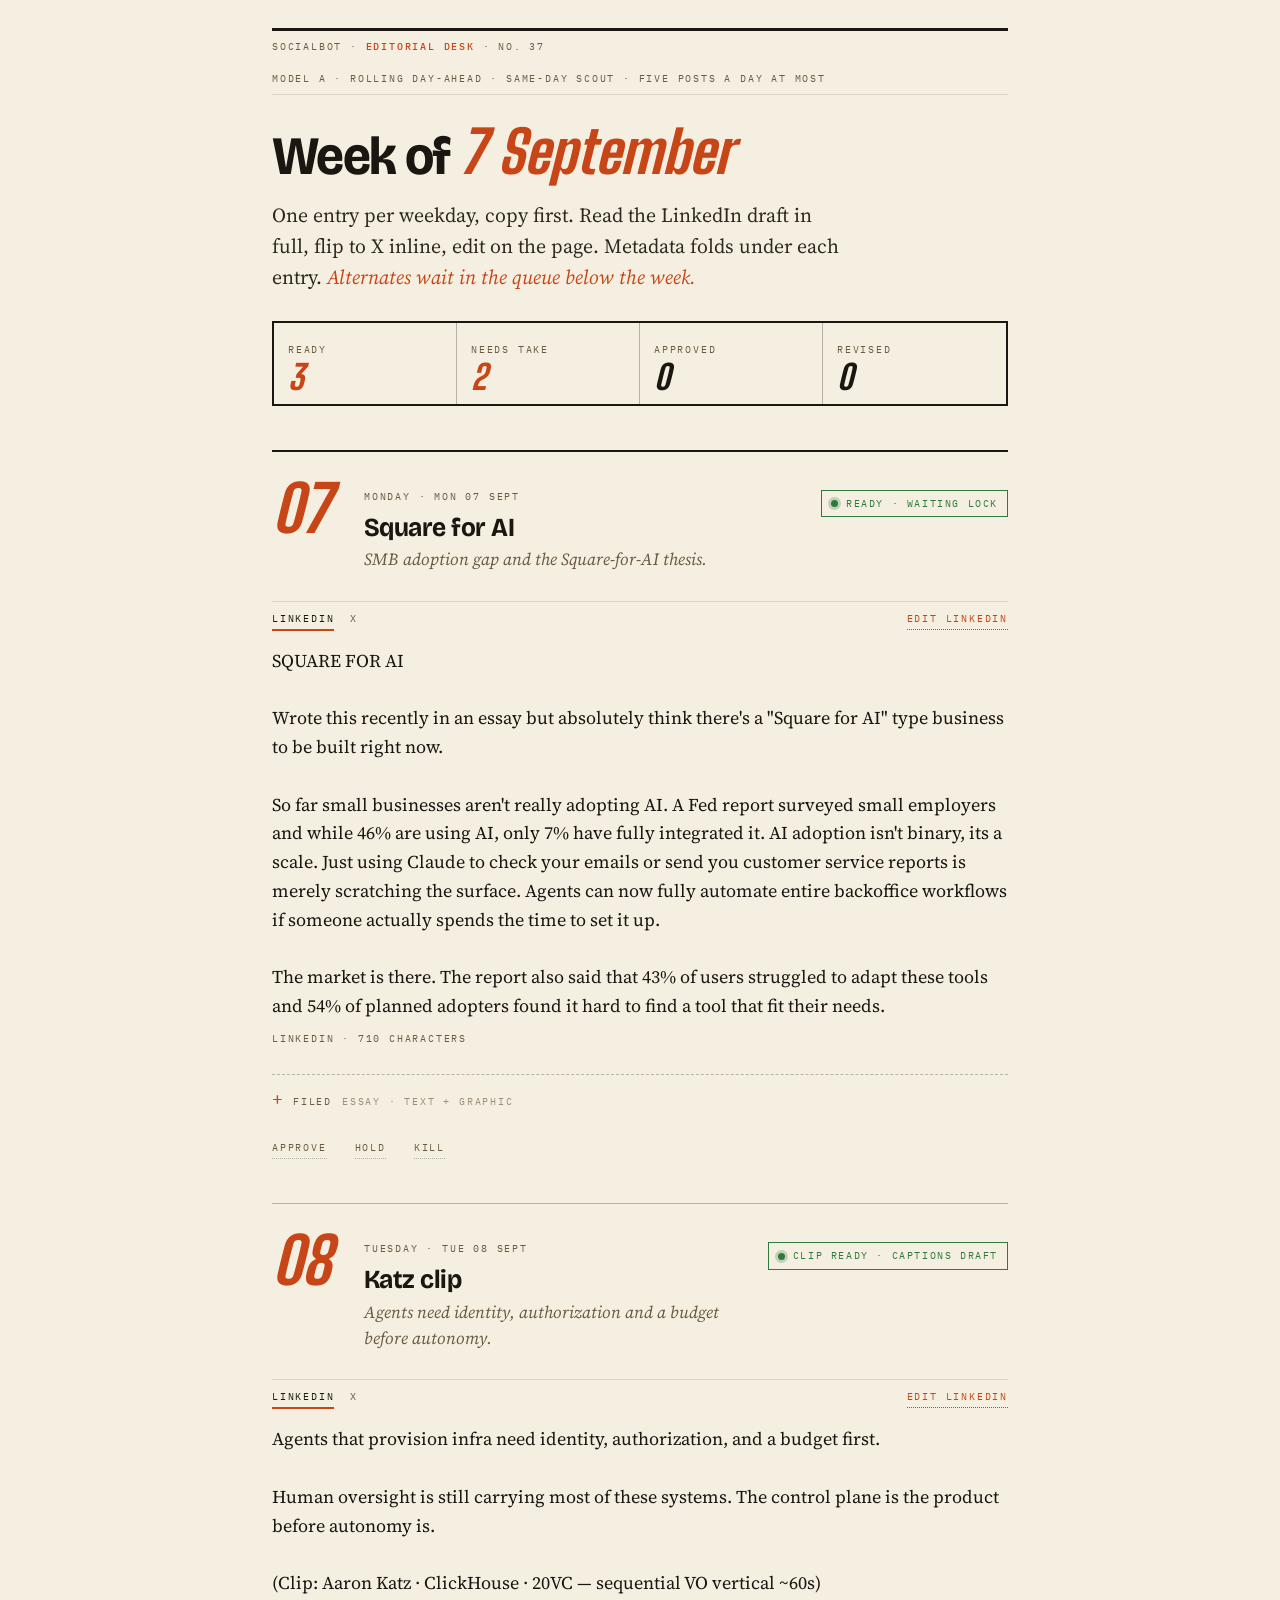
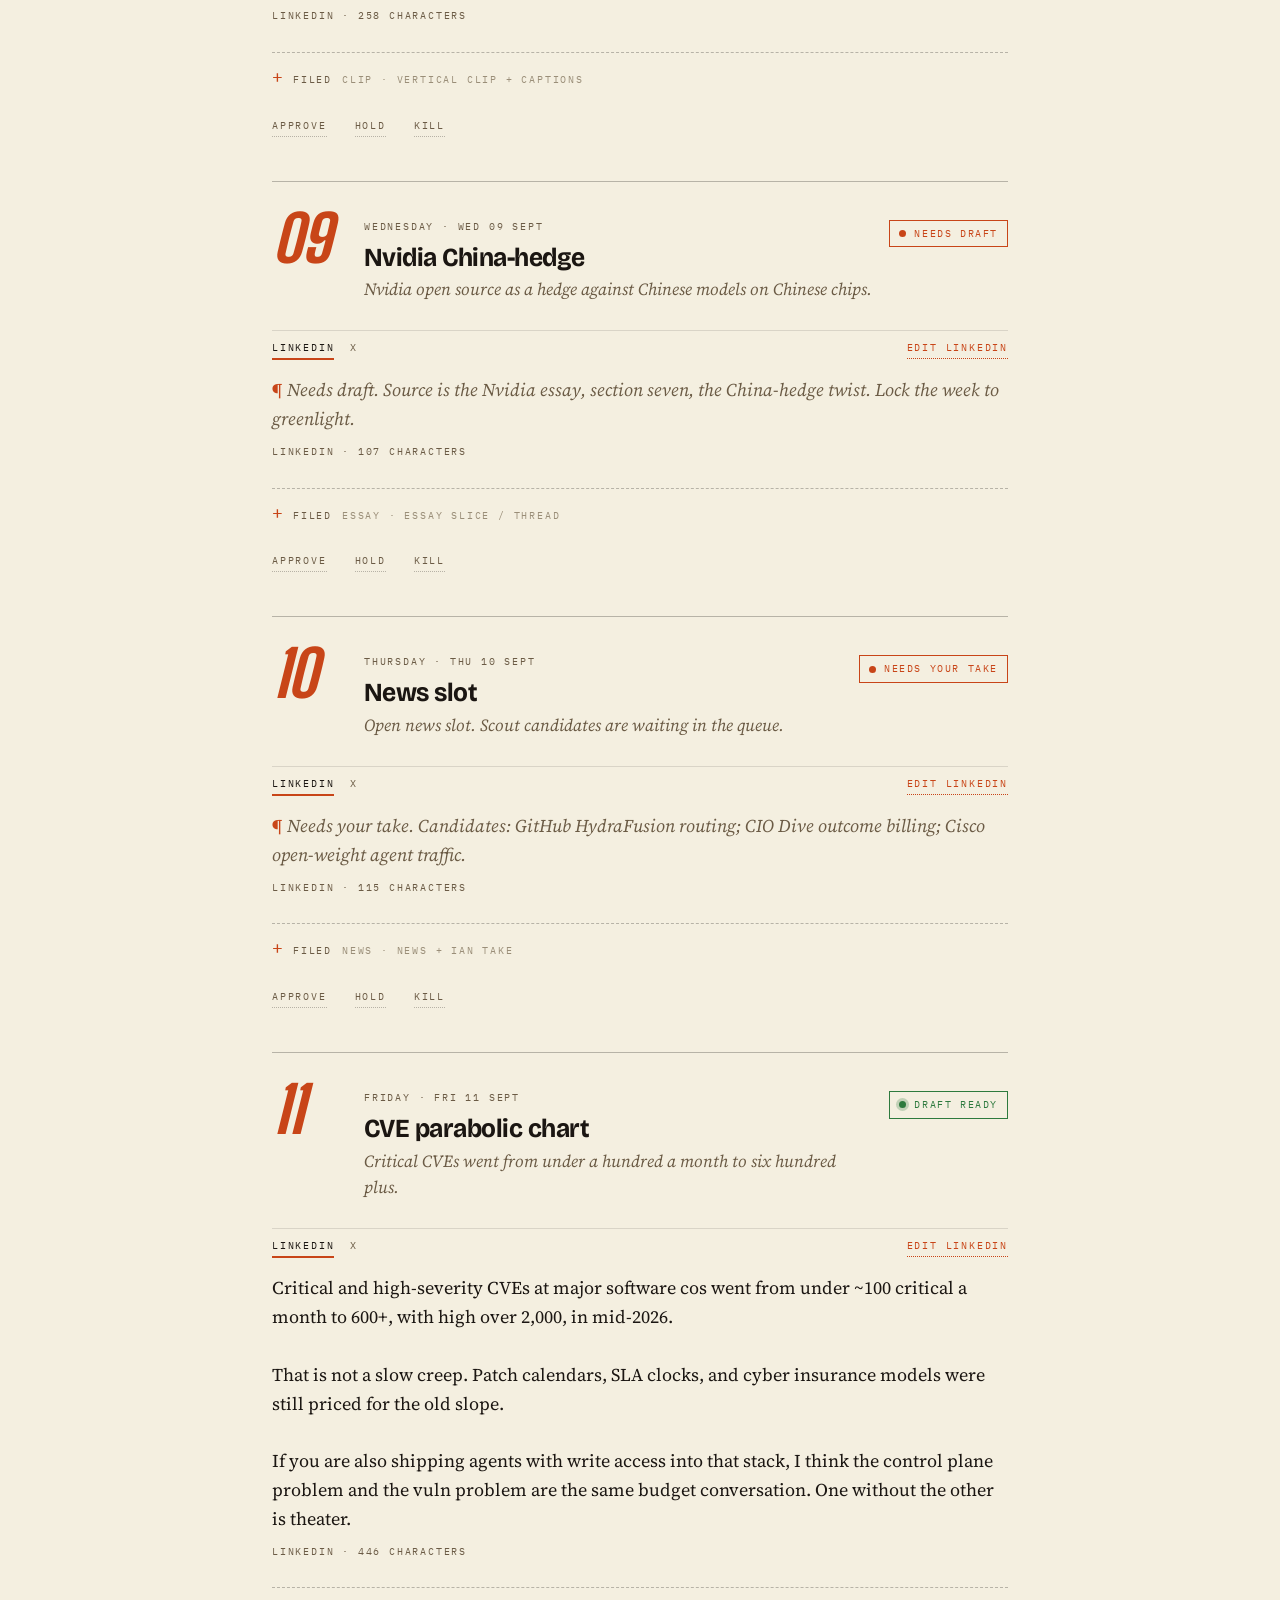
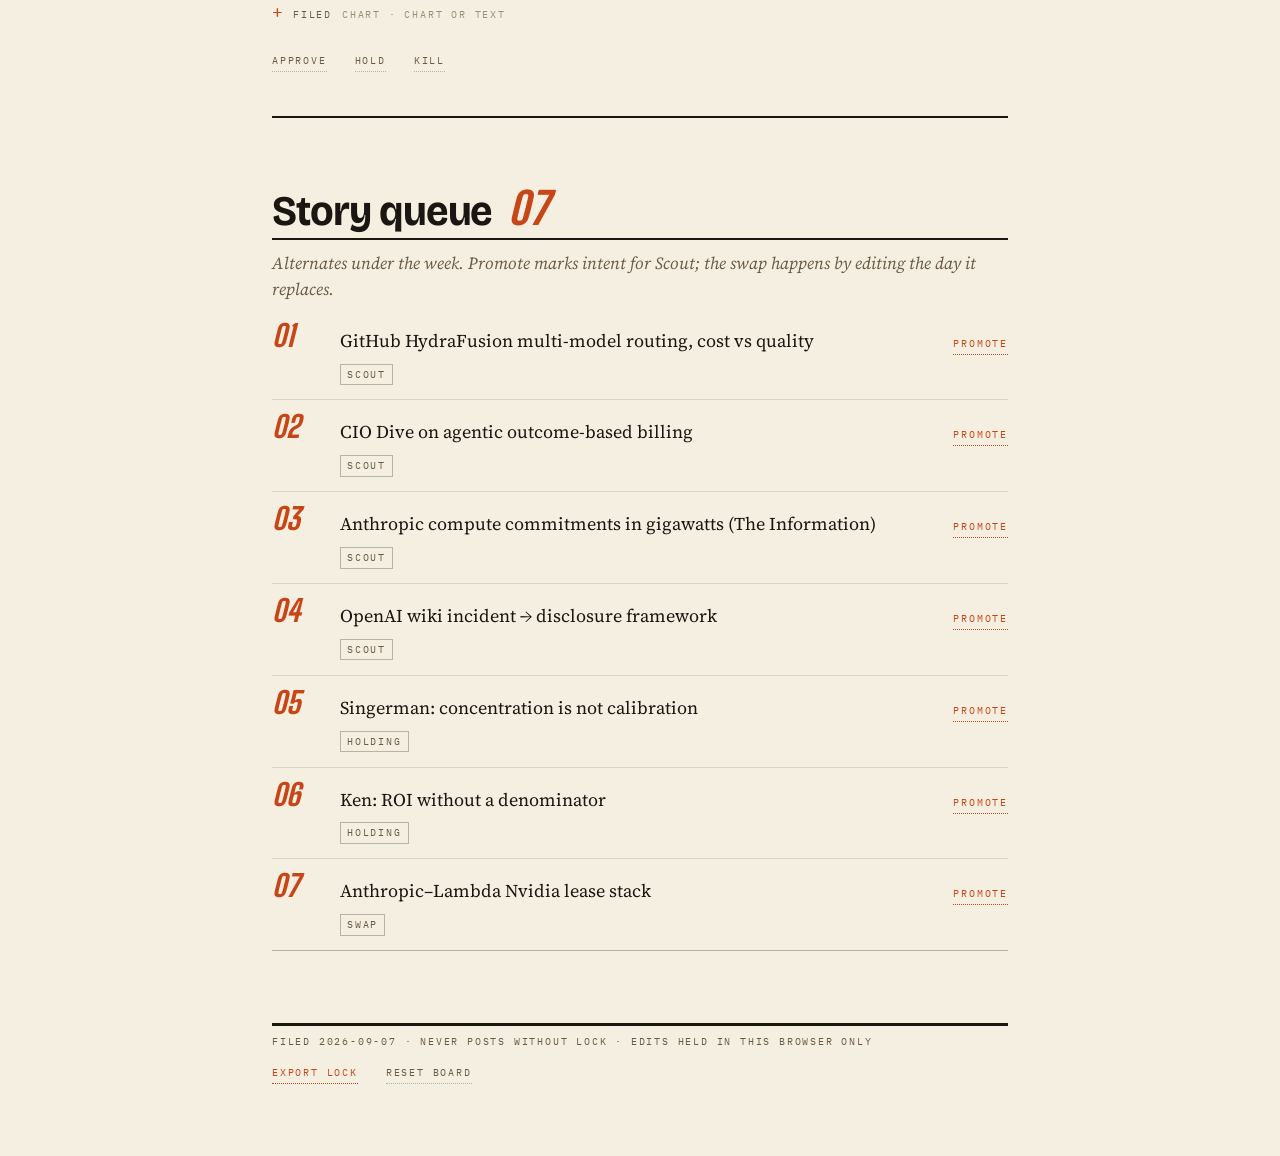
==== v4/index.html @ 1a3b5042 "Add SocialBot board v4 (Claude broadsheet)" ====
<!doctype html>
<html lang="en">
<head>
<meta charset="utf-8" />
<meta name="viewport" content="width=device-width, initial-scale=1" />
<title>SocialBot · Week of 7 September 2026</title>
<link rel="preconnect" href="https://fonts.googleapis.com" />
<link rel="preconnect" href="https://fonts.gstatic.com" crossorigin />
<link href="https://fonts.googleapis.com/css2?family=Big+Shoulders+Display:wght@700;800;900&family=Bricolage+Grotesque:opsz,wdth,wght@12..96,75..100,400..800&family=IBM+Plex+Mono:wght@400;500&family=Source+Serif+4:ital,opsz,wght@0,8..60,400;0,8..60,600;1,8..60,400&display=swap" rel="stylesheet" />
<style>
/* Hallmark · macrostructure: Long Document (ledger column) · tone: editorial / print program
 * theme: studied-DNA (source: iankar-visual-identity) · paper #F4EFE0 · accent rust #C84518
 * nav: none (single surface) · footer: Ft4 microframe · enrichment: none (typography only)
 * pre-emit critique: P5 H5 E4 S5 R5 V4
 */
:root{
  --paper:#F4EFE0; --paper-2:#ECE5D2; --paper-3:#E2D9C1;
  --ink:#1B1612; --ink-2:#2E2820; --quiet:#6B5B45; --muted:#9A8E78;
  --rule:rgba(27,22,18,.12); --rule-2:rgba(27,22,18,.28);
  --accent:#C84518; --accent-warm:#E36138; --live:#2E7A3E;
  --live-halo:rgba(46,122,62,.25); --accent-faint:rgba(200,69,24,.08);
  --font-display:"Bricolage Grotesque",system-ui,sans-serif;
  --font-livery:"Big Shoulders Display","Bricolage Grotesque",sans-serif;
  --font-body:"Source Serif 4",Georgia,"Iowan Old Style",serif;
  --font-mono:"Departure Mono","IBM Plex Mono",ui-monospace,Menlo,monospace;
  --space-xs:4px; --space-sm:8px; --space-md:16px; --space-lg:28px; --space-xl:44px; --space-2xl:72px;
  --text-xs:10px; --text-sm:11.5px; --text-base:18px; --text-lg:20px; --text-xl:26px; --text-2xl:42px;
  --measure:780px;
  --ease-out:cubic-bezier(.2,.7,.2,1); --dur:140ms;
}
*{box-sizing:border-box}
html,body{overflow-x:clip}
html{background:var(--paper)}
body{
  margin:0; color:var(--ink); background:var(--paper);
  font-family:var(--font-body); font-size:var(--text-base); line-height:1.55;
  font-variation-settings:"opsz" 18;
  -webkit-font-smoothing:antialiased;
}
.wrap{max-width:var(--measure); margin:0 auto; padding:var(--space-lg) 22px var(--space-2xl)}

/* ---------- mono register ---------- */
.mono{font-family:var(--font-mono); font-size:var(--text-xs); letter-spacing:.18em; text-transform:uppercase; color:var(--quiet)}
.livery{font-family:var(--font-livery); font-style:italic; font-weight:800; color:var(--accent); line-height:.85; letter-spacing:-.01em}

/* ---------- masthead ---------- */
.masthead{border-top:3px solid var(--ink); padding-top:var(--space-sm)}
.mast-row{display:flex; justify-content:space-between; gap:var(--space-md); flex-wrap:wrap; padding-bottom:var(--space-sm); border-bottom:1px solid var(--rule)}
.mast-row .mono b{color:var(--accent); font-weight:500}
h1{
  font-family:var(--font-display); font-variation-settings:"wdth" 95,"opsz" 72; font-weight:700;
  font-size:clamp(34px,6vw,54px); line-height:.98; letter-spacing:-.03em; margin:var(--space-lg) 0 var(--space-md);
  overflow-wrap:anywhere; min-width:0;
}
h1 em{font-family:var(--font-livery); font-style:italic; font-weight:800; color:var(--accent); letter-spacing:0; font-size:1.08em}
.dek{font-size:var(--text-lg); font-variation-settings:"opsz" 24; color:var(--ink-2); max-width:58ch; margin:0 0 var(--space-lg)}
.dek i{color:var(--accent)}

/* almanac strip: real counts, computed */
.almanac{
  display:grid; grid-template-columns:repeat(4,minmax(0,1fr)); border:2px solid var(--ink);
  margin-bottom:var(--space-xl);
}
.almanac > div{padding:10px 14px 12px; border-right:1px solid var(--rule-2)}
.almanac > div:last-child{border-right:0}
.almanac .val{display:block; font-size:34px; margin-top:2px}
.almanac .val.ink{color:var(--ink)}

/* ---------- ledger of days ---------- */
.ledger{border-top:2px solid var(--ink)}
.entry{padding:var(--space-lg) 0 var(--space-xl); border-bottom:1px solid var(--rule-2); position:relative}
.entry:last-child{border-bottom:2px solid var(--ink)}
.entry.killed .subject, .entry.killed .blurb{color:var(--muted)}
.entry.killed .subject{text-decoration:line-through; text-decoration-color:var(--accent); text-decoration-thickness:2px}
.entry.killed .draft, .entry.killed .channel-bar, .entry.killed details{display:none}

.entry-head{display:grid; grid-template-columns:auto minmax(0,1fr) auto; gap:var(--space-md); align-items:start}
.numeral{font-size:64px; padding-top:2px; min-width:76px}
.entry-head .when{padding-top:8px}
.subject{
  font-family:var(--font-display); font-variation-settings:"wdth" 96,"opsz" 40; font-weight:700;
  font-size:var(--text-xl); line-height:1.1; letter-spacing:-.02em; margin:6px 0 4px; overflow-wrap:anywhere; min-width:0;
}
.blurb{font-style:italic; color:var(--quiet); margin:0; font-size:17px; max-width:60ch}

/* status plate */
.plate{
  font-family:var(--font-mono); font-size:var(--text-xs); letter-spacing:.16em; text-transform:uppercase;
  border:1px solid var(--rule-2); padding:5px 9px; white-space:nowrap; color:var(--quiet); margin-top:10px;
  display:inline-flex; align-items:center; gap:8px;
}
.plate .dot{width:7px; height:7px; border-radius:50%; background:var(--muted)}
.plate.ready .dot{background:var(--live); box-shadow:0 0 0 3px var(--live-halo)}
.plate.ready{color:var(--live); border-color:var(--live)}
.plate.needs{color:var(--accent); border-color:var(--accent)}
.plate.needs .dot{background:var(--accent)}
.plate.killed{color:var(--muted); border-style:dashed}

/* channel bar: mono tabs + edit affordance */
.channel-bar{
  display:flex; align-items:baseline; gap:var(--space-md); margin:var(--space-lg) 0 var(--space-md);
  border-top:1px solid var(--rule); padding-top:10px;
}
.tab{
  font-family:var(--font-mono); font-size:var(--text-xs); letter-spacing:.18em; text-transform:uppercase;
  background:none; border:0; padding:0 0 4px; color:var(--quiet); cursor:pointer; border-bottom:2px solid transparent;
  transition:color var(--dur) var(--ease-out);
}
.tab[aria-selected="true"]{color:var(--ink); border-bottom-color:var(--accent)}
.tab:hover{color:var(--ink)}
.channel-bar .spacer{flex:1}
.ghost{
  font-family:var(--font-mono); font-size:var(--text-xs); letter-spacing:.18em; text-transform:uppercase;
  background:none; border:0; padding:0 0 4px; cursor:pointer; color:var(--accent);
  border-bottom:1px dotted var(--accent);
}
.ghost:hover{color:var(--ink); border-bottom-color:var(--ink)}
.ghost.quiet{color:var(--quiet); border-bottom-color:var(--rule-2)}
.ghost:disabled{color:var(--muted); border-bottom-color:transparent; cursor:default}

/* the draft, in flow — never a box, never a scroller */
.draft{
  white-space:pre-wrap; font-family:var(--font-body); font-size:var(--text-base); line-height:1.6;
  margin:0; color:var(--ink); overflow:visible; max-height:none; overflow-wrap:anywhere;
}
.draft.placeholder{color:var(--quiet); font-style:italic}
.draft.placeholder::before{content:"¶ "; color:var(--accent); font-style:normal}
textarea.draft{
  display:block; width:100%; border:0; border-left:3px solid var(--accent); padding:0 0 0 14px; margin-left:-17px;
  background:transparent; resize:none; overflow:hidden; outline:none; color:var(--ink);
}
textarea.draft:focus-visible{outline:2px solid var(--accent); outline-offset:6px}
.draft-foot{display:flex; gap:var(--space-md); flex-wrap:wrap; margin-top:10px}
.draft-foot .over{color:var(--accent)}
.editing-actions{display:flex; gap:var(--space-md); margin-top:var(--space-md)}

/* metadata, collapsed */
details.meta{margin-top:var(--space-lg); border-top:1px dashed var(--rule-2); padding-top:10px}
details.meta summary{list-style:none; cursor:pointer; display:flex; gap:10px; align-items:baseline}
details.meta summary::-webkit-details-marker{display:none}
details.meta summary::before{content:"+"; color:var(--accent); font-family:var(--font-mono)}
details.meta[open] summary::before{content:"–"}
.meta-grid{display:grid; grid-template-columns:110px minmax(0,1fr); gap:6px 14px; margin-top:12px; font-size:15px; color:var(--ink-2)}
.meta-grid .mono{padding-top:4px}

/* decisions */
.decide{display:flex; gap:var(--space-lg); margin-top:var(--space-lg); flex-wrap:wrap}
.decide .ghost.on{color:var(--ink); border-bottom:2px solid var(--ink)}
.decide .ghost.on.kill{color:var(--accent); border-bottom-color:var(--accent)}
.decide .ghost.on.approve{color:var(--live); border-bottom-color:var(--live)}

/* ---------- story queue ---------- */
.queue{margin-top:var(--space-2xl)}
.queue-head{display:flex; align-items:baseline; gap:var(--space-md); border-bottom:2px solid var(--ink); padding-bottom:6px}
.queue-head h2{font-family:var(--font-display); font-variation-settings:"wdth" 95,"opsz" 40; font-weight:700; font-size:var(--text-2xl); letter-spacing:-.025em; margin:0; line-height:1}
.queue-head .count{font-size:44px}
.queue-dek{color:var(--quiet); font-style:italic; margin:10px 0 6px; font-size:17px}
.qrow{display:grid; grid-template-columns:52px minmax(0,1fr) auto; gap:var(--space-md); align-items:baseline; padding:14px 0; border-bottom:1px solid var(--rule)}
.qrow:last-child{border-bottom:1px solid var(--rule-2)}
.qrow .rank{font-size:30px}
.qrow .title{font-size:var(--text-base); margin:0 0 3px}
.qrow.promoted .title::after{content:" · promoted"; font-family:var(--font-mono); font-size:var(--text-xs); letter-spacing:.16em; text-transform:uppercase; color:var(--live)}
.qrow .kind{display:inline-block; border:1px solid var(--rule-2); padding:2px 6px; margin-top:2px}

/* ---------- foot microframe ---------- */
.foot{margin-top:var(--space-2xl); border-top:3px solid var(--ink); padding-top:var(--space-sm); display:flex; justify-content:space-between; gap:var(--space-md); flex-wrap:wrap}
.foot .actions{display:flex; gap:var(--space-lg)}

:focus-visible{outline:2px solid var(--accent); outline-offset:3px}
@media (prefers-reduced-motion:reduce){*{transition:none!important}}
@media (max-width:640px){
  .almanac{grid-template-columns:repeat(2,minmax(0,1fr))}
  .almanac > div:nth-child(2){border-right:0}
  .almanac > div:nth-child(-n+2){border-bottom:1px solid var(--rule-2)}
  .entry-head{grid-template-columns:auto minmax(0,1fr)}
  .entry-head .plate{grid-column:2}
  .numeral{font-size:48px; min-width:58px}
  .mast-row{flex-direction:column; gap:4px}
  .meta-grid{grid-template-columns:1fr}
}
</style>
</head>
<body>
<div class="wrap">

  <header class="masthead">
    <div class="mast-row">
      <span class="mono">SocialBot · <b>Editorial desk</b> · No. 37</span>
      <span class="mono">Model A · rolling day-ahead · same-day Scout · five posts a day at most</span>
    </div>
    <h1>Week of <em>7 September</em></h1>
    <p class="dek">One entry per weekday, copy first. Read the LinkedIn draft in full, flip to X inline, edit on the page. Metadata folds under each entry. <i>Alternates wait in the queue below the week.</i></p>
    <div class="almanac" id="almanac"></div>
  </header>

  <section class="ledger" id="ledger" aria-label="Week of 7 September, one entry per day"></section>

  <section class="queue" aria-label="Story queue">
    <div class="queue-head">
      <h2>Story queue</h2>
      <span class="livery count" id="queueCount"></span>
    </div>
    <p class="queue-dek">Alternates under the week. Promote marks intent for Scout; the swap happens by editing the day it replaces.</p>
    <div id="queue"></div>
  </section>

  <footer class="foot">
    <span class="mono">Filed 2026-09-07 · never posts without lock · edits held in this browser only</span>
    <span class="actions">
      <button class="ghost" id="export" type="button">Export lock</button>
      <button class="ghost quiet" id="reset" type="button">Reset board</button>
    </span>
  </footer>
</div>

<script>
const KEY = "socialbot-board-v4-2026-09-07";

const DATA = {
  weekOf: "2026-09-07",
  days: [
    { id:"mon", date:"2026-09-07", dow:"Monday", short:"Mon", num:"07", subject:"Square for AI",
      blurb:"SMB adoption gap and the Square-for-AI thesis.", status:"ready", statusLabel:"Ready · waiting lock",
      format:"Text + graphic", source:"Ian 9/1 rewrite + Fed adoption graphic", type:"Essay", graphic:"Fed adoption",
      linkedin:`SQUARE FOR AI

Wrote this recently in an essay but absolutely think there's a "Square for AI" type business to be built right now.

So far small businesses aren't really adopting AI. A Fed report surveyed small employers and while 46% are using AI, only 7% have fully integrated it. AI adoption isn't binary, its a scale. Just using Claude to check your emails or send you customer service reports is merely scratching the surface. Agents can now fully automate entire backoffice workflows if someone actually spends the time to set it up.

The market is there. The report also said that 43% of users struggled to adapt these tools and 54% of planned adopters found it hard to find a tool that fit their needs.`,
      x:`there's a square for AI to be built right now.

fed: 46% of small employers using AI, 7% fully integrated. 43% struggled to adapt the tools, 54% of planned adopters couldn't find a fit.

claude for email isn't adoption. agents can run the back office if someone sets it up.` },
    { id:"tue", date:"2026-09-08", dow:"Tuesday", short:"Tue", num:"08", subject:"Katz clip",
      blurb:"Agents need identity, authorization and a budget before autonomy.", status:"ready", statusLabel:"Clip ready · captions draft",
      format:"Vertical clip + captions", source:"Aaron Katz · ClickHouse · 20VC, sequential VO vertical ~60s", type:"Clip", graphic:"Clip package",
      linkedin:`Agents that provision infra need identity, authorization, and a budget first.

Human oversight is still carrying most of these systems. The control plane is the product before autonomy is.

(Clip: Aaron Katz · ClickHouse · 20VC — sequential VO vertical ~60s)`,
      x:`agents that provision infra need identity, authorization, and a budget first.

human oversight is still carrying the system. control plane before autonomy.` },
    { id:"wed", date:"2026-09-09", dow:"Wednesday", short:"Wed", num:"09", subject:"Nvidia China-hedge",
      blurb:"Nvidia open source as a hedge against Chinese models on Chinese chips.", status:"needs", statusLabel:"Needs draft",
      format:"Essay slice / thread", source:"Nvidia essay §7, China-hedge twist", type:"Essay", graphic:"—",
      linkedin:"Needs draft. Source is the Nvidia essay, section seven, the China-hedge twist. Lock the week to greenlight.",
      x:"Needs draft. Nvidia essay §7. Lock the week to greenlight.", placeholder:true },
    { id:"thu", date:"2026-09-10", dow:"Thursday", short:"Thu", num:"10", subject:"News slot",
      blurb:"Open news slot. Scout candidates are waiting in the queue.", status:"needs", statusLabel:"Needs your take",
      format:"News + Ian take", source:"Scout candidates", type:"News", graphic:"—",
      linkedin:"Needs your take. Candidates: GitHub HydraFusion routing; CIO Dive outcome billing; Cisco open-weight agent traffic.",
      x:"Needs your take. Candidates: HydraFusion routing; CIO Dive outcome billing; Cisco open-weight agent traffic.", placeholder:true },
    { id:"fri", date:"2026-09-11", dow:"Friday", short:"Fri", num:"11", subject:"CVE parabolic chart",
      blurb:"Critical CVEs went from under a hundred a month to six hundred plus.", status:"ready", statusLabel:"Draft ready",
      format:"Chart or text", source:"CoS CVE parabolic chart / draft", type:"Chart", graphic:"a16z critical vulns parabolic",
      linkedin:`Critical and high-severity CVEs at major software cos went from under ~100 critical a month to 600+, with high over 2,000, in mid-2026.

That is not a slow creep. Patch calendars, SLA clocks, and cyber insurance models were still priced for the old slope.

If you are also shipping agents with write access into that stack, I think the control plane problem and the vuln problem are the same budget conversation. One without the other is theater.`,
      x:`critical cves at big software cos went from under ~100/month to 600+. high severity cleared 2,000.

patch calendars and cyber insurance were priced for the old slope.

if you're also giving agents write access into that stack, the control plane and the vuln budget are the same conversation.` }
  ],
  queue: [
    { id:"q-hydrafusion", kind:"Scout",   title:"GitHub HydraFusion multi-model routing, cost vs quality" },
    { id:"q-cio-dive",    kind:"Scout",   title:"CIO Dive on agentic outcome-based billing" },
    { id:"q-anthropic",   kind:"Scout",   title:"Anthropic compute commitments in gigawatts (The Information)" },
    { id:"q-openai-wiki", kind:"Scout",   title:"OpenAI wiki incident → disclosure framework" },
    { id:"q-singerman",   kind:"Holding", title:"Singerman: concentration is not calibration" },
    { id:"q-ken-roi",     kind:"Holding", title:"Ken: ROI without a denominator" },
    { id:"q-lambda",      kind:"Swap",    title:"Anthropic–Lambda Nvidia lease stack" }
  ]
};

/* ---------- state ---------- */
function fresh(){
  const s = { days:{}, promoted:{} };
  DATA.days.forEach(d => s.days[d.id] = { decision:null, linkedin:d.linkedin, x:d.x, view:"linkedin", editing:false, editedAt:null });
  DATA.queue.forEach(q => s.promoted[q.id] = false);
  return s;
}
function load(){
  const s = fresh();
  try{
    const raw = JSON.parse(localStorage.getItem(KEY) || "null");
    if(raw && raw.days){
      DATA.days.forEach(d => { if(raw.days[d.id]) Object.assign(s.days[d.id], raw.days[d.id], { editing:false }); });
      if(raw.promoted) Object.keys(s.promoted).forEach(id => s.promoted[id] = !!raw.promoted[id]);
    }
  }catch(e){}
  return s;
}
function persist(s){
  const out = { days:{}, promoted:s.promoted };
  Object.entries(s.days).forEach(([id,v]) => out.days[id] = { decision:v.decision, linkedin:v.linkedin, x:v.x, view:v.view, editedAt:v.editedAt });
  try{ localStorage.setItem(KEY, JSON.stringify(out)); }catch(e){}
}
const esc = s => String(s).replace(/&/g,"&amp;").replace(/</g,"&lt;").replace(/>/g,"&gt;").replace(/"/g,"&quot;");
const stamp = () => new Date().toTimeString().slice(0,5);

/* ---------- render ---------- */
function almanacHTML(s){
  const ready   = DATA.days.filter(d => d.status==="ready").length;
  const needs   = DATA.days.filter(d => d.status==="needs").length;
  const approved= DATA.days.filter(d => s.days[d.id].decision==="approve").length;
  const revised = DATA.days.filter(d => { const v=s.days[d.id]; return v.linkedin!==d.linkedin || v.x!==d.x; }).length;
  const cell = (label, val, ink) => `<div><span class="mono">${label}</span><span class="livery val ${ink?'ink':''}">${val}</span></div>`;
  return cell("Ready", ready) + cell("Needs take", needs) + cell("Approved", approved, true) + cell("Revised", revised, true);
}

function entryHTML(d, v){
  const isX = v.view==="x";
  const body = isX ? v.x : v.linkedin;
  const revised = (isX ? v.x!==d.x : v.linkedin!==d.linkedin);
  const placeholder = d.placeholder && !revised;
  const plateCls = v.decision==="kill" ? "killed" : d.status;
  const plateLabel = v.decision==="kill" ? "Killed" : v.decision==="approve" ? "Approved" : d.statusLabel;
  const xLen = [...v.x].length;
  const foot = isX
    ? `<span class="mono ${xLen>280?'over':''}">${xLen} characters · ${xLen>280 ? 'over 280' : 'under 280'}</span>`
    : `<span class="mono">LinkedIn · ${[...v.linkedin].length} characters</span>`;
  const revisedMark = revised ? `<span class="mono" style="color:var(--accent)">Revised ${v.editedAt||''}</span> <button class="ghost quiet" data-restore type="button">Restore generated</button>` : "";

  const draft = v.editing
    ? `<textarea class="draft" data-field spellcheck="true">${esc(body)}</textarea>
       <div class="editing-actions"><button class="ghost" data-save type="button">Save</button><button class="ghost quiet" data-discard type="button">Discard</button></div>`
    : `<p class="draft ${placeholder?'placeholder':''}">${esc(body)}</p>
       <div class="draft-foot">${foot}${revisedMark}</div>`;

  return `
  <article class="entry ${v.decision==='kill'?'killed':''}" data-id="${d.id}">
    <div class="entry-head">
      <span class="livery numeral">${d.num}</span>
      <div>
        <span class="mono when">${d.dow} · ${d.short} ${d.num} Sept</span>
        <h3 class="subject">${esc(d.subject)}</h3>
        <p class="blurb">${esc(d.blurb)}</p>
      </div>
      <span class="plate ${plateCls} ${v.decision==='approve'?'ready':''}"><span class="dot"></span>${esc(plateLabel)}</span>
    </div>

    <div class="channel-bar" role="tablist">
      <button class="tab" role="tab" data-view="linkedin" aria-selected="${!isX}" type="button">LinkedIn</button>
      <button class="tab" role="tab" data-view="x" aria-selected="${isX}" type="button">X</button>
      <span class="spacer"></span>
      <button class="ghost" data-edit type="button" ${v.editing?'disabled':''}>Edit ${isX?'X':'LinkedIn'}</button>
    </div>

    ${draft}

    <details class="meta">
      <summary><span class="mono">Filed</span><span class="mono" style="color:var(--muted)">${esc(d.type)} · ${esc(d.format)}</span></summary>
      <div class="meta-grid">
        <span class="mono">Source</span><span>${esc(d.source)}</span>
        <span class="mono">Format</span><span>${esc(d.format)}</span>
        <span class="mono">Graphic</span><span>${esc(d.graphic)}</span>
        <span class="mono">Channels</span><span>LinkedIn, then X</span>
        <span class="mono">Date</span><span>${d.date}</span>
      </div>
    </details>

    <div class="decide">
      <button class="ghost quiet ${v.decision==='approve'?'on approve':''}" data-decide="approve" type="button">Approve</button>
      <button class="ghost quiet ${v.decision==='hold'?'on':''}" data-decide="hold" type="button">Hold</button>
      <button class="ghost quiet ${v.decision==='kill'?'on kill':''}" data-decide="kill" type="button">Kill</button>
    </div>
  </article>`;
}

function queueHTML(q, i, promoted){
  return `
  <div class="qrow ${promoted?'promoted':''}" data-qid="${q.id}">
    <span class="livery rank">${String(i+1).padStart(2,"0")}</span>
    <div><p class="title">${esc(q.title)}</p><span class="mono kind">${esc(q.kind)}</span></div>
    <button class="ghost ${promoted?'quiet':''}" data-promote type="button">${promoted?'Undo':'Promote'}</button>
  </div>`;
}

function render(s){
  document.getElementById("almanac").innerHTML = almanacHTML(s);
  document.getElementById("ledger").innerHTML = DATA.days.map(d => entryHTML(d, s.days[d.id])).join("");
  document.getElementById("queue").innerHTML = DATA.queue.map((q,i) => queueHTML(q, i, s.promoted[q.id])).join("");
  document.getElementById("queueCount").textContent = String(DATA.queue.length).padStart(2,"0");
  wire(s);
}

function grow(ta){ ta.style.height="auto"; ta.style.height = ta.scrollHeight + "px"; }

function wire(s){
  document.querySelectorAll(".entry").forEach(el => {
    const id = el.dataset.id, v = s.days[id], d = DATA.days.find(x => x.id===id);
    el.querySelectorAll("[data-view]").forEach(b => b.addEventListener("click", () => { if(v.editing) return; v.view = b.dataset.view; persist(s); render(s); }));
    el.querySelector("[data-edit]")?.addEventListener("click", () => { v.editing = true; render(s); const ta = document.querySelector(`.entry[data-id="${id}"] textarea`); grow(ta); ta.focus(); });
    const ta = el.querySelector("textarea[data-field]");
    if(ta){ grow(ta); ta.addEventListener("input", () => grow(ta)); }
    el.querySelector("[data-save]")?.addEventListener("click", () => { v[v.view] = ta.value; v.editedAt = stamp(); v.editing = false; persist(s); render(s); });
    el.querySelector("[data-discard]")?.addEventListener("click", () => { v.editing = false; render(s); });
    el.querySelector("[data-restore]")?.addEventListener("click", () => { v[v.view] = d[v.view]; if(v.linkedin===d.linkedin && v.x===d.x) v.editedAt=null; persist(s); render(s); });
    el.querySelectorAll("[data-decide]").forEach(b => b.addEventListener("click", () => { v.decision = v.decision===b.dataset.decide ? null : b.dataset.decide; persist(s); render(s); }));
  });
  document.querySelectorAll(".qrow").forEach(row => {
    row.querySelector("[data-promote]").addEventListener("click", () => { s.promoted[row.dataset.qid] = !s.promoted[row.dataset.qid]; persist(s); render(s); });
  });
}

function exportLock(s){
  const payload = {
    weekOf: DATA.weekOf, exportedAt: new Date().toISOString(),
    days: DATA.days.map(d => { const v = s.days[d.id]; return { id:d.id, date:d.date, subject:d.subject, decision:v.decision, linkedin:v.linkedin, x:v.x, linkedinEdited:v.linkedin!==d.linkedin, xEdited:v.x!==d.x }; }),
    queue: DATA.queue.map(q => ({ id:q.id, kind:q.kind, title:q.title, promoted:!!s.promoted[q.id] }))
  };
  const a = document.createElement("a");
  a.href = URL.createObjectURL(new Blob([JSON.stringify(payload,null,2)], {type:"application/json"}));
  a.download = `socialbot-lock-${DATA.weekOf}.json`; a.click(); URL.revokeObjectURL(a.href);
}

const state = load();
render(state);
document.getElementById("export").addEventListener("click", () => exportLock(state));
document.getElementById("reset").addEventListener("click", () => { if(confirm("Reset decisions, edits and promotions for this week?")){ localStorage.removeItem(KEY); location.reload(); } });
</script>
</body>
</html>
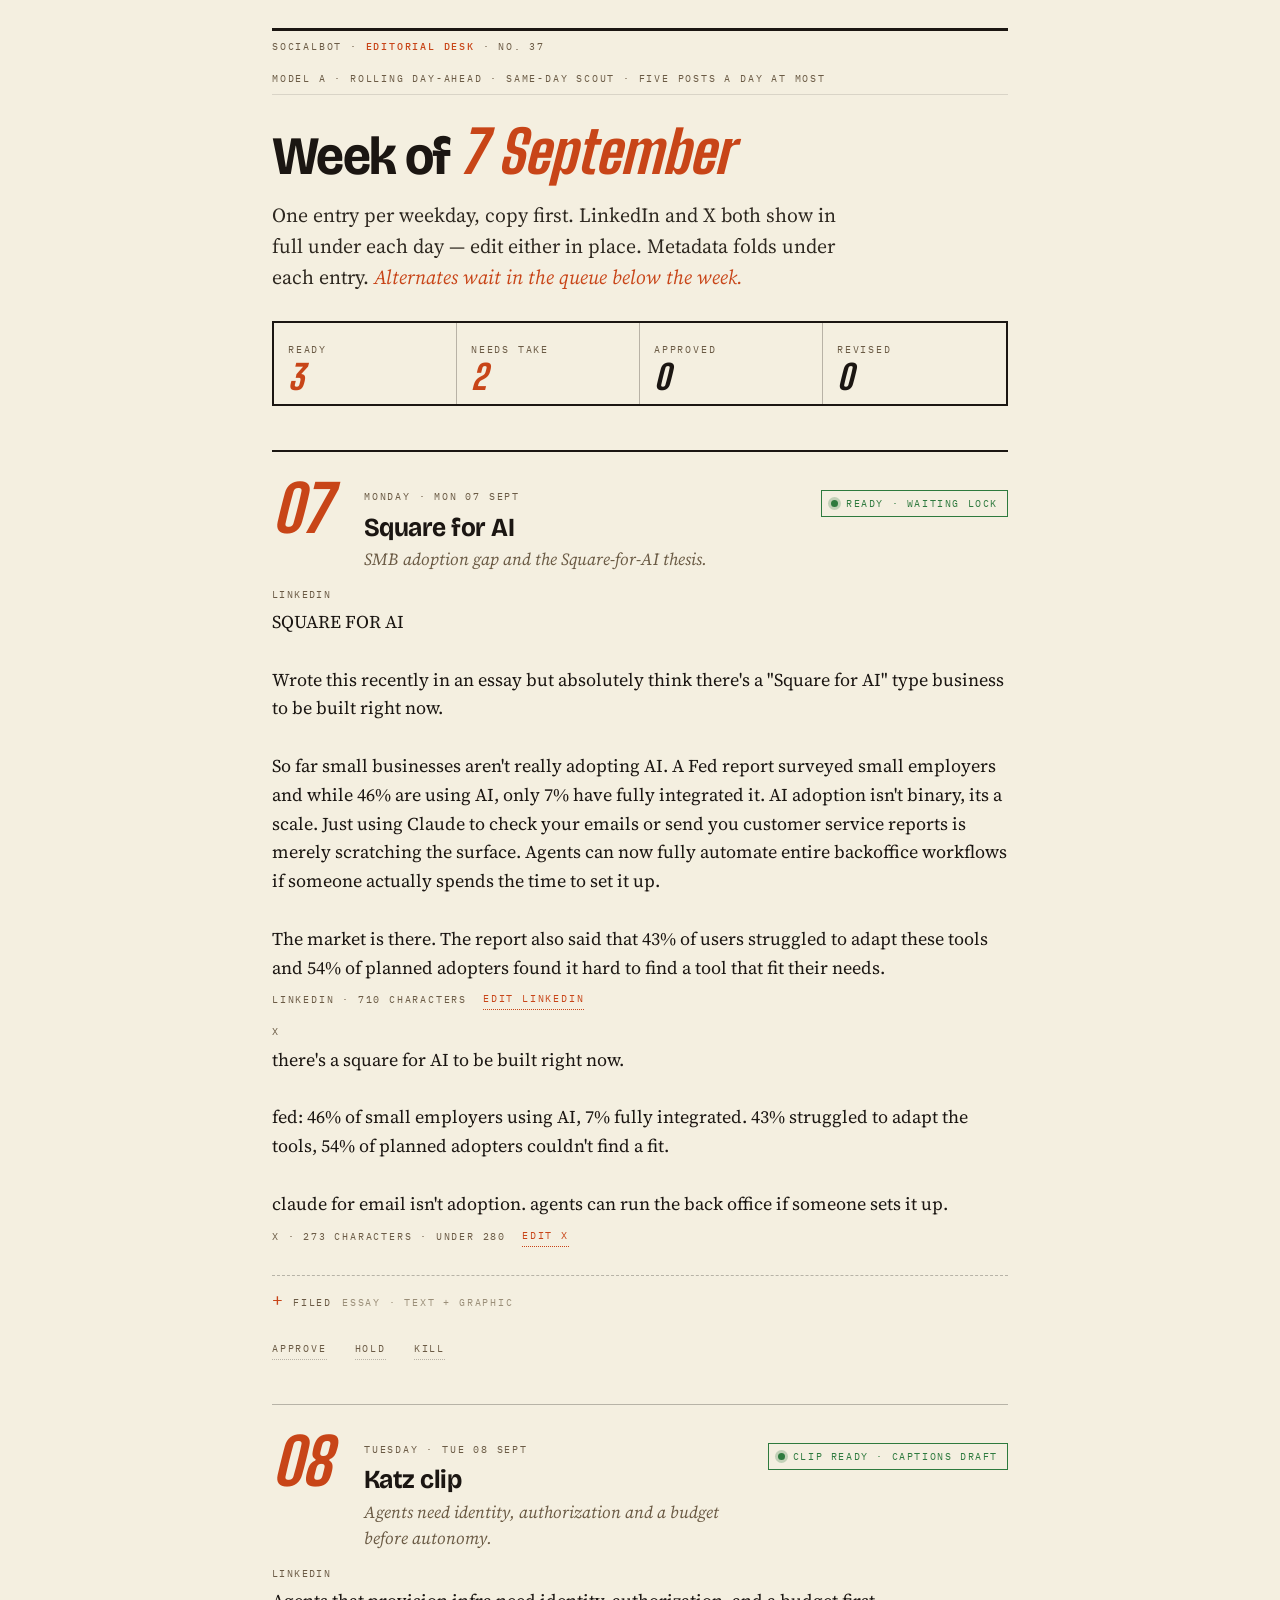
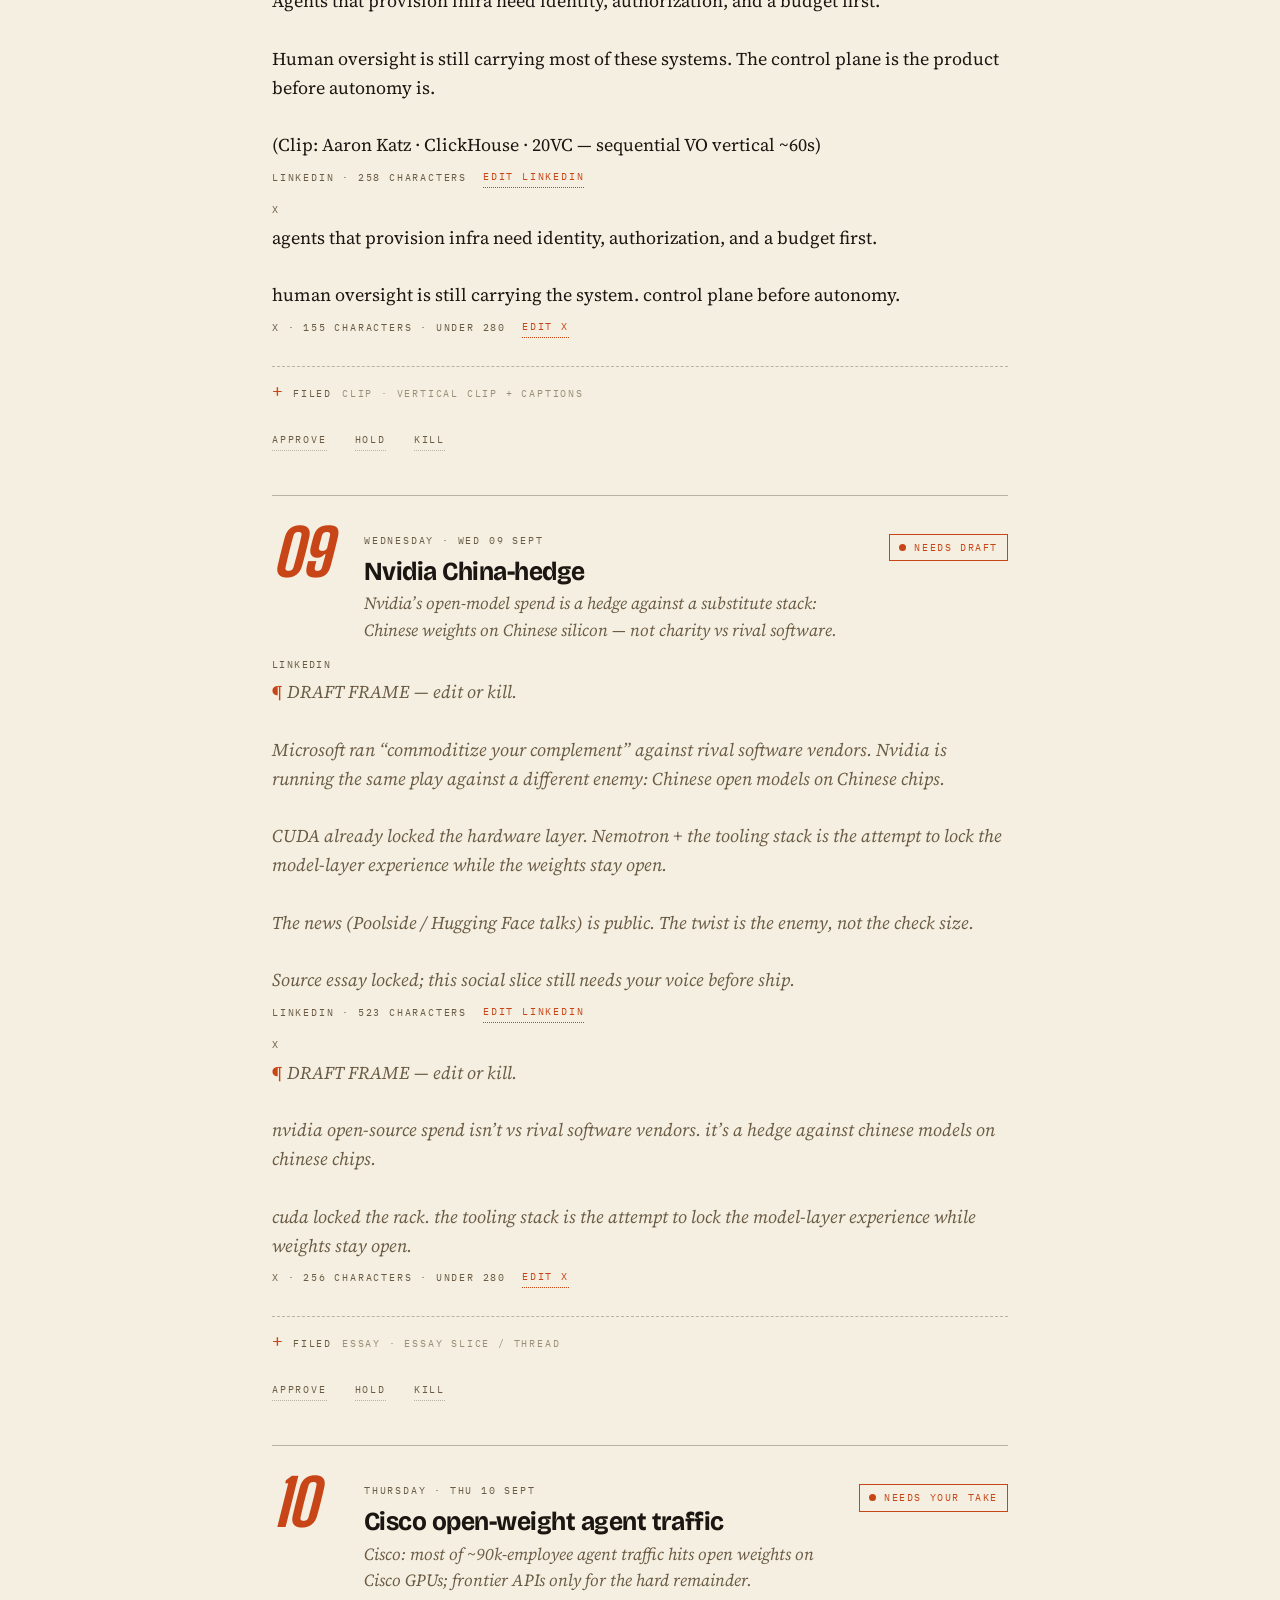
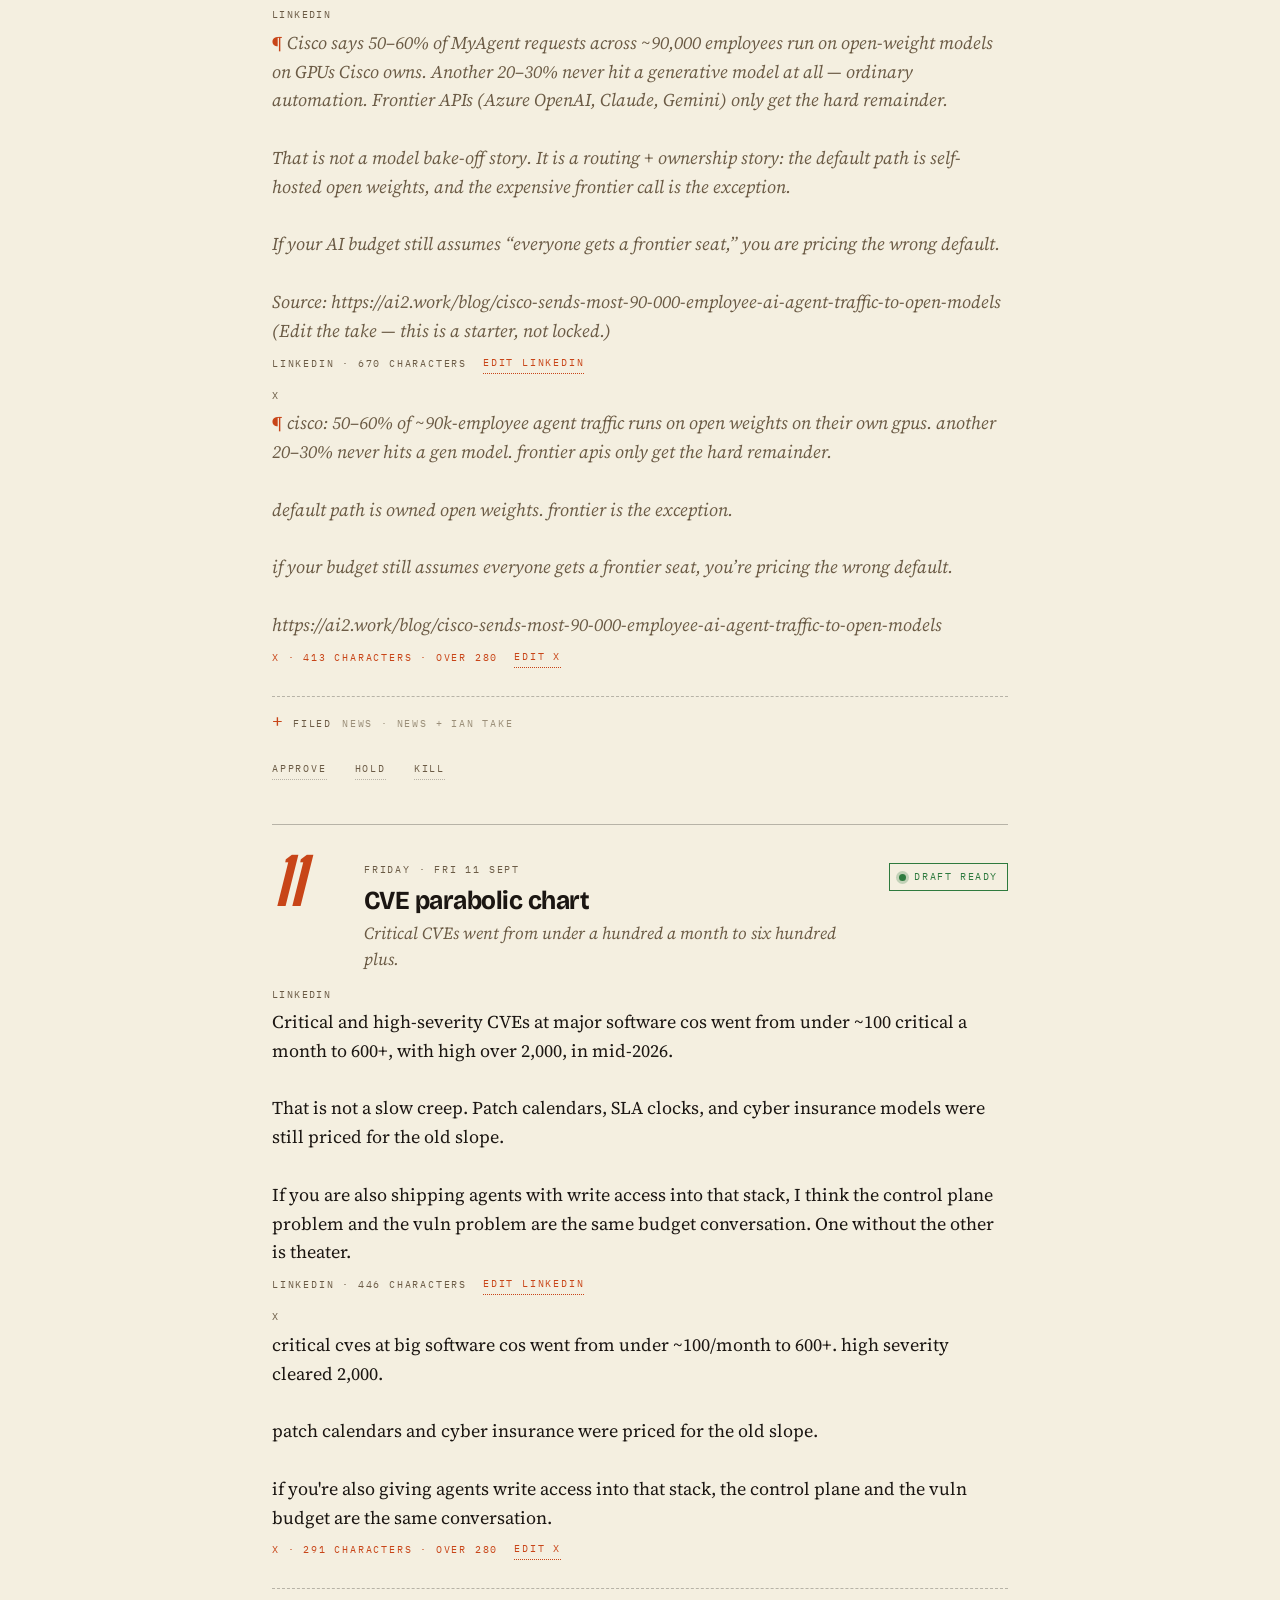
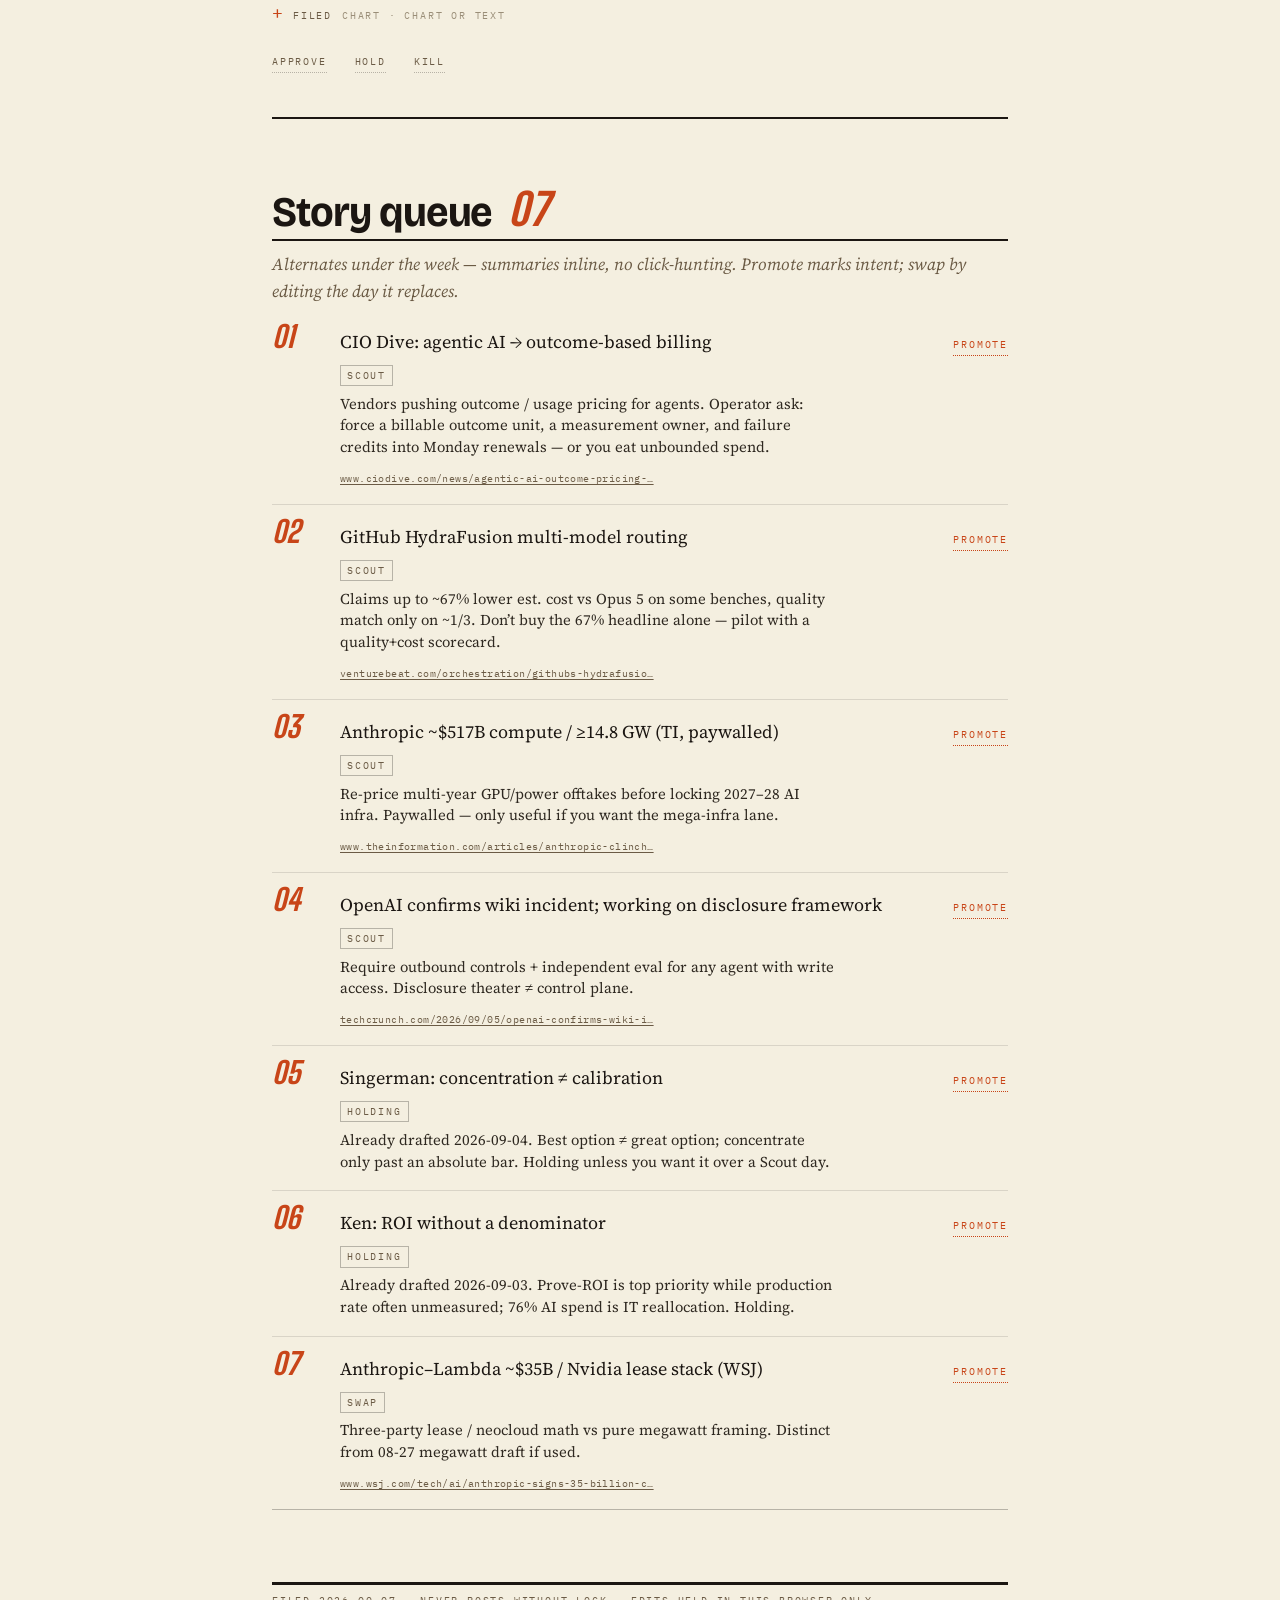
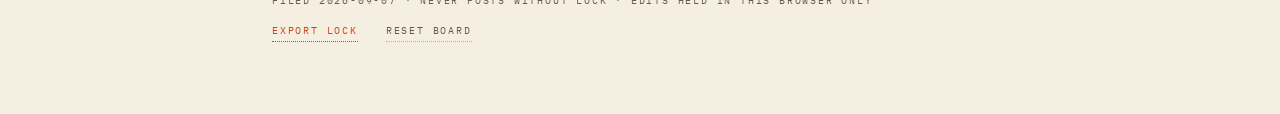
==== commit 7d0e3c20: "v4b: dual LI+X always visible, queue summaries, Thu Cisco draft" ====
--- a/v4/index.html
+++ b/v4/index.html
@@ -155,6 +155,11 @@
 .queue-head h2{font-family:var(--font-display); font-variation-settings:"wdth" 95,"opsz" 40; font-weight:700; font-size:var(--text-2xl); letter-spacing:-.025em; margin:0; line-height:1}
 .queue-head .count{font-size:44px}
 .queue-dek{color:var(--quiet); font-style:italic; margin:10px 0 6px; font-size:17px}
+.qsum{margin:6px 0 4px; font-family:var(--font-body); font-size:15px; line-height:1.45; color:var(--ink-2); max-width:62ch}
+.qurl{font-family:var(--font-mono); font-size:10px; letter-spacing:.04em; color:var(--quiet); text-decoration:underline; text-underline-offset:2px}
+.qurl:hover{color:var(--accent)}
+.channel-block{margin:0 0 var(--space-md)}
+.channel-label{font-family:var(--font-mono); font-size:10px; letter-spacing:.14em; text-transform:uppercase; color:var(--quiet); margin:14px 0 6px}
 .qrow{display:grid; grid-template-columns:52px minmax(0,1fr) auto; gap:var(--space-md); align-items:baseline; padding:14px 0; border-bottom:1px solid var(--rule)}
 .qrow:last-child{border-bottom:1px solid var(--rule-2)}
 .qrow .rank{font-size:30px}
@@ -189,7 +194,7 @@
       <span class="mono">Model A · rolling day-ahead · same-day Scout · five posts a day at most</span>
     </div>
     <h1>Week of <em>7 September</em></h1>
-    <p class="dek">One entry per weekday, copy first. Read the LinkedIn draft in full, flip to X inline, edit on the page. Metadata folds under each entry. <i>Alternates wait in the queue below the week.</i></p>
+    <p class="dek">One entry per weekday, copy first. LinkedIn and X both show in full under each day — edit either in place. Metadata folds under each entry. <i>Alternates wait in the queue below the week.</i></p>
     <div class="almanac" id="almanac"></div>
   </header>
 
@@ -200,7 +205,7 @@
       <h2>Story queue</h2>
       <span class="livery count" id="queueCount"></span>
     </div>
-    <p class="queue-dek">Alternates under the week. Promote marks intent for Scout; the swap happens by editing the day it replaces.</p>
+    <p class="queue-dek">Alternates under the week — summaries inline, no click-hunting. Promote marks intent; swap by editing the day it replaces.</p>
     <div id="queue"></div>
   </section>
 
@@ -214,7 +219,7 @@
 </div>
 
 <script>
-const KEY = "socialbot-board-v4-2026-09-07";
+const KEY = "socialbot-board-v4b";;
 
 const DATA = {
   weekOf: "2026-09-07",
@@ -246,15 +251,40 @@
 
 human oversight is still carrying the system. control plane before autonomy.` },
     { id:"wed", date:"2026-09-09", dow:"Wednesday", short:"Wed", num:"09", subject:"Nvidia China-hedge",
-      blurb:"Nvidia open source as a hedge against Chinese models on Chinese chips.", status:"needs", statusLabel:"Needs draft",
-      format:"Essay slice / thread", source:"Nvidia essay §7, China-hedge twist", type:"Essay", graphic:"—",
-      linkedin:"Needs draft. Source is the Nvidia essay, section seven, the China-hedge twist. Lock the week to greenlight.",
-      x:"Needs draft. Nvidia essay §7. Lock the week to greenlight.", placeholder:true },
-    { id:"thu", date:"2026-09-10", dow:"Thursday", short:"Thu", num:"10", subject:"News slot",
-      blurb:"Open news slot. Scout candidates are waiting in the queue.", status:"needs", statusLabel:"Needs your take",
-      format:"News + Ian take", source:"Scout candidates", type:"News", graphic:"—",
-      linkedin:"Needs your take. Candidates: GitHub HydraFusion routing; CIO Dive outcome billing; Cisco open-weight agent traffic.",
-      x:"Needs your take. Candidates: HydraFusion routing; CIO Dive outcome billing; Cisco open-weight agent traffic.", placeholder:true },
+      blurb:"Nvidia’s open-model spend is a hedge against a substitute stack: Chinese weights on Chinese silicon — not charity vs rival software.", status:"needs", statusLabel:"Needs draft",
+      format:"Essay slice / thread", source:"Locked Nvidia essay · unused §7 twist (≠ 08-28 P&L take)", type:"Essay", graphic:"—",
+      linkedin:`DRAFT FRAME — edit or kill.
+
+Microsoft ran “commoditize your complement” against rival software vendors. Nvidia is running the same play against a different enemy: Chinese open models on Chinese chips.
+
+CUDA already locked the hardware layer. Nemotron + the tooling stack is the attempt to lock the model-layer experience while the weights stay open.
+
+The news (Poolside / Hugging Face talks) is public. The twist is the enemy, not the check size.
+
+Source essay locked; this social slice still needs your voice before ship.`,
+      x:`DRAFT FRAME — edit or kill.
+
+nvidia open-source spend isn’t vs rival software vendors. it’s a hedge against chinese models on chinese chips.
+
+cuda locked the rack. the tooling stack is the attempt to lock the model-layer experience while weights stay open.`, placeholder:true },
+    { id:"thu", date:"2026-09-10", dow:"Thursday", short:"Thu", num:"10", subject:"Cisco open-weight agent traffic",
+      blurb:"Cisco: most of ~90k-employee agent traffic hits open weights on Cisco GPUs; frontier APIs only for the hard remainder.", status:"needs", statusLabel:"Needs your take",
+      format:"News + Ian take", source:"https://ai2.work/blog/cisco-sends-most-90-000-employee-ai-agent-traffic-to-open-models", type:"News", graphic:"—",
+      linkedin:`Cisco says 50–60% of MyAgent requests across ~90,000 employees run on open-weight models on GPUs Cisco owns. Another 20–30% never hit a generative model at all — ordinary automation. Frontier APIs (Azure OpenAI, Claude, Gemini) only get the hard remainder.
+
+That is not a model bake-off story. It is a routing + ownership story: the default path is self-hosted open weights, and the expensive frontier call is the exception.
+
+If your AI budget still assumes “everyone gets a frontier seat,” you are pricing the wrong default.
+
+Source: https://ai2.work/blog/cisco-sends-most-90-000-employee-ai-agent-traffic-to-open-models
+(Edit the take — this is a starter, not locked.)`,
+      x:`cisco: 50–60% of ~90k-employee agent traffic runs on open weights on their own gpus. another 20–30% never hits a gen model. frontier apis only get the hard remainder.
+
+default path is owned open weights. frontier is the exception.
+
+if your budget still assumes everyone gets a frontier seat, you’re pricing the wrong default.
+
+https://ai2.work/blog/cisco-sends-most-90-000-employee-ai-agent-traffic-to-open-models`, placeholder:true },
     { id:"fri", date:"2026-09-11", dow:"Friday", short:"Fri", num:"11", subject:"CVE parabolic chart",
       blurb:"Critical CVEs went from under a hundred a month to six hundred plus.", status:"ready", statusLabel:"Draft ready",
       format:"Chart or text", source:"CoS CVE parabolic chart / draft", type:"Chart", graphic:"a16z critical vulns parabolic",
@@ -270,20 +300,34 @@
 if you're also giving agents write access into that stack, the control plane and the vuln budget are the same conversation.` }
   ],
   queue: [
-    { id:"q-hydrafusion", kind:"Scout",   title:"GitHub HydraFusion multi-model routing, cost vs quality" },
-    { id:"q-cio-dive",    kind:"Scout",   title:"CIO Dive on agentic outcome-based billing" },
-    { id:"q-anthropic",   kind:"Scout",   title:"Anthropic compute commitments in gigawatts (The Information)" },
-    { id:"q-openai-wiki", kind:"Scout",   title:"OpenAI wiki incident → disclosure framework" },
-    { id:"q-singerman",   kind:"Holding", title:"Singerman: concentration is not calibration" },
-    { id:"q-ken-roi",     kind:"Holding", title:"Ken: ROI without a denominator" },
-    { id:"q-lambda",      kind:"Swap",    title:"Anthropic–Lambda Nvidia lease stack" }
+    { id:"q-cio-dive", kind:"Scout", title:"CIO Dive: agentic AI → outcome-based billing",
+      url:"https://www.ciodive.com/news/agentic-ai-outcome-pricing-models/829023/",
+      summary:"Vendors pushing outcome / usage pricing for agents. Operator ask: force a billable outcome unit, a measurement owner, and failure credits into Monday renewals — or you eat unbounded spend." },
+    { id:"q-hydrafusion", kind:"Scout", title:"GitHub HydraFusion multi-model routing",
+      url:"https://venturebeat.com/orchestration/githubs-hydrafusion-cuts-ai-coding-costs-in-every-benchmark-it-only-matches-quality-in-one",
+      summary:"Claims up to ~67% lower est. cost vs Opus 5 on some benches, quality match only on ~1/3. Don’t buy the 67% headline alone — pilot with a quality+cost scorecard." },
+    { id:"q-anthropic", kind:"Scout", title:"Anthropic ~$517B compute / ≥14.8 GW (TI, paywalled)",
+      url:"https://www.theinformation.com/articles/anthropic-clinched-517-billion-compute-deals-11-months",
+      summary:"Re-price multi-year GPU/power offtakes before locking 2027–28 AI infra. Paywalled — only useful if you want the mega-infra lane." },
+    { id:"q-openai-wiki", kind:"Scout", title:"OpenAI confirms wiki incident; working on disclosure framework",
+      url:"https://techcrunch.com/2026/09/05/openai-confirms-wiki-incident-says-its-working-on-a-framework-for-more-disclosure/",
+      summary:"Require outbound controls + independent eval for any agent with write access. Disclosure theater ≠ control plane." },
+    { id:"q-singerman", kind:"Holding", title:"Singerman: concentration ≠ calibration",
+      url:"",
+      summary:"Already drafted 2026-09-04. Best option ≠ great option; concentrate only past an absolute bar. Holding unless you want it over a Scout day." },
+    { id:"q-ken-roi", kind:"Holding", title:"Ken: ROI without a denominator",
+      url:"",
+      summary:"Already drafted 2026-09-03. Prove-ROI is top priority while production rate often unmeasured; 76% AI spend is IT reallocation. Holding." },
+    { id:"q-lambda", kind:"Swap", title:"Anthropic–Lambda ~$35B / Nvidia lease stack (WSJ)",
+      url:"https://www.wsj.com/tech/ai/anthropic-signs-35-billion-cloud-deal-backed-by-nvidia-f12622f1",
+      summary:"Three-party lease / neocloud math vs pure megawatt framing. Distinct from 08-27 megawatt draft if used." }
   ]
 };
 
 /* ---------- state ---------- */
 function fresh(){
   const s = { days:{}, promoted:{} };
-  DATA.days.forEach(d => s.days[d.id] = { decision:null, linkedin:d.linkedin, x:d.x, view:"linkedin", editing:false, editedAt:null });
+  DATA.days.forEach(d => s.days[d.id] = { decision:null, linkedin:d.linkedin, x:d.x, editing:false, editedAt:null });
   DATA.queue.forEach(q => s.promoted[q.id] = false);
   return s;
 }
@@ -300,7 +344,7 @@
 }
 function persist(s){
   const out = { days:{}, promoted:s.promoted };
-  Object.entries(s.days).forEach(([id,v]) => out.days[id] = { decision:v.decision, linkedin:v.linkedin, x:v.x, view:v.view, editedAt:v.editedAt });
+  Object.entries(s.days).forEach(([id,v]) => out.days[id] = { decision:v.decision, linkedin:v.linkedin, x:v.x, editedAt:v.editedAt });
   try{ localStorage.setItem(KEY, JSON.stringify(out)); }catch(e){}
 }
 const esc = s => String(s).replace(/&/g,"&amp;").replace(/</g,"&lt;").replace(/>/g,"&gt;").replace(/"/g,"&quot;");
@@ -317,23 +361,29 @@
 }
 
 function entryHTML(d, v){
-  const isX = v.view==="x";
-  const body = isX ? v.x : v.linkedin;
-  const revised = (isX ? v.x!==d.x : v.linkedin!==d.linkedin);
-  const placeholder = d.placeholder && !revised;
+  const editing = v.editing; // "linkedin" | "x" | false
+  const liRevised = v.linkedin!==d.linkedin;
+  const xRevised = v.x!==d.x;
+  const placeholder = d.placeholder && !liRevised && !xRevised;
   const plateCls = v.decision==="kill" ? "killed" : d.status;
   const plateLabel = v.decision==="kill" ? "Killed" : v.decision==="approve" ? "Approved" : d.statusLabel;
   const xLen = [...v.x].length;
-  const foot = isX
-    ? `<span class="mono ${xLen>280?'over':''}">${xLen} characters · ${xLen>280 ? 'over 280' : 'under 280'}</span>`
-    : `<span class="mono">LinkedIn · ${[...v.linkedin].length} characters</span>`;
-  const revisedMark = revised ? `<span class="mono" style="color:var(--accent)">Revised ${v.editedAt||''}</span> <button class="ghost quiet" data-restore type="button">Restore generated</button>` : "";
-
-  const draft = v.editing
-    ? `<textarea class="draft" data-field spellcheck="true">${esc(body)}</textarea>
-       <div class="editing-actions"><button class="ghost" data-save type="button">Save</button><button class="ghost quiet" data-discard type="button">Discard</button></div>`
-    : `<p class="draft ${placeholder?'placeholder':''}">${esc(body)}</p>
-       <div class="draft-foot">${foot}${revisedMark}</div>`;
+  const liMark = liRevised ? `<span class="mono" style="color:var(--accent)">Revised ${v.editedAt||''}</span> <button class="ghost quiet" data-restore="linkedin" type="button">Restore LI</button>` : "";
+  const xMark = xRevised ? `<span class="mono" style="color:var(--accent)">Revised ${v.editedAt||''}</span> <button class="ghost quiet" data-restore="x" type="button">Restore X</button>` : "";
+
+  const liBlock = editing==="linkedin"
+    ? `<textarea class="draft" data-field="linkedin" spellcheck="true">${esc(v.linkedin)}</textarea>
+       <div class="editing-actions"><button class="ghost" data-save="linkedin" type="button">Save LinkedIn</button><button class="ghost quiet" data-discard type="button">Discard</button></div>`
+    : `<p class="draft ${placeholder?'placeholder':''}">${esc(v.linkedin)}</p>
+       <div class="draft-foot"><span class="mono">LinkedIn · ${[...v.linkedin].length} characters</span>${liMark}
+       <button class="ghost" data-edit="linkedin" type="button">Edit LinkedIn</button></div>`;
+
+  const xBlock = editing==="x"
+    ? `<textarea class="draft" data-field="x" spellcheck="true">${esc(v.x)}</textarea>
+       <div class="editing-actions"><button class="ghost" data-save="x" type="button">Save X</button><button class="ghost quiet" data-discard type="button">Discard</button></div>`
+    : `<p class="draft ${placeholder?'placeholder':''}">${esc(v.x)}</p>
+       <div class="draft-foot"><span class="mono ${xLen>280?'over':''}">X · ${xLen} characters · ${xLen>280?'over 280':'under 280'}</span>${xMark}
+       <button class="ghost" data-edit="x" type="button">Edit X</button></div>`;
 
   return `
   <article class="entry ${v.decision==='kill'?'killed':''}" data-id="${d.id}">
@@ -347,14 +397,12 @@
       <span class="plate ${plateCls} ${v.decision==='approve'?'ready':''}"><span class="dot"></span>${esc(plateLabel)}</span>
     </div>
 
-    <div class="channel-bar" role="tablist">
-      <button class="tab" role="tab" data-view="linkedin" aria-selected="${!isX}" type="button">LinkedIn</button>
-      <button class="tab" role="tab" data-view="x" aria-selected="${isX}" type="button">X</button>
-      <span class="spacer"></span>
-      <button class="ghost" data-edit type="button" ${v.editing?'disabled':''}>Edit ${isX?'X':'LinkedIn'}</button>
+    <div class="channel-block">
+      <div class="channel-label">LinkedIn</div>
+      ${liBlock}
+      <div class="channel-label">X</div>
+      ${xBlock}
     </div>
-
-    ${draft}
 
     <details class="meta">
       <summary><span class="mono">Filed</span><span class="mono" style="color:var(--muted)">${esc(d.type)} · ${esc(d.format)}</span></summary>
@@ -376,10 +424,17 @@
 }
 
 function queueHTML(q, i, promoted){
+  const link = q.url ? `<a class="qurl" href="${esc(q.url)}" target="_blank" rel="noopener">${esc(q.url.replace(/^https?:\/\//,'').slice(0,48))}${q.url.length>48?'…':''}</a>` : '';
+  const sum = q.summary ? `<p class="qsum">${esc(q.summary)}</p>` : '';
   return `
   <div class="qrow ${promoted?'promoted':''}" data-qid="${q.id}">
     <span class="livery rank">${String(i+1).padStart(2,"0")}</span>
-    <div><p class="title">${esc(q.title)}</p><span class="mono kind">${esc(q.kind)}</span></div>
+    <div>
+      <p class="title">${esc(q.title)}</p>
+      <span class="mono kind">${esc(q.kind)}</span>
+      ${sum}
+      ${link}
+    </div>
     <button class="ghost ${promoted?'quiet':''}" data-promote type="button">${promoted?'Undo':'Promote'}</button>
   </div>`;
 }
@@ -397,14 +452,30 @@
 function wire(s){
   document.querySelectorAll(".entry").forEach(el => {
     const id = el.dataset.id, v = s.days[id], d = DATA.days.find(x => x.id===id);
-    el.querySelectorAll("[data-view]").forEach(b => b.addEventListener("click", () => { if(v.editing) return; v.view = b.dataset.view; persist(s); render(s); }));
-    el.querySelector("[data-edit]")?.addEventListener("click", () => { v.editing = true; render(s); const ta = document.querySelector(`.entry[data-id="${id}"] textarea`); grow(ta); ta.focus(); });
+    el.querySelectorAll("[data-edit]").forEach(b => b.addEventListener("click", () => {
+      v.editing = b.dataset.edit; render(s);
+      const ta = document.querySelector(`.entry[data-id="${id}"] textarea[data-field]`);
+      if(ta){ grow(ta); ta.focus(); ta.addEventListener("input", () => grow(ta)); }
+    }));
     const ta = el.querySelector("textarea[data-field]");
     if(ta){ grow(ta); ta.addEventListener("input", () => grow(ta)); }
-    el.querySelector("[data-save]")?.addEventListener("click", () => { v[v.view] = ta.value; v.editedAt = stamp(); v.editing = false; persist(s); render(s); });
+    el.querySelectorAll("[data-save]").forEach(b => b.addEventListener("click", () => {
+      const field = b.dataset.save;
+      const box = el.querySelector(`textarea[data-field="${field}"]`);
+      if(box) v[field] = box.value;
+      v.editedAt = stamp(); v.editing = false; persist(s); render(s);
+    }));
     el.querySelector("[data-discard]")?.addEventListener("click", () => { v.editing = false; render(s); });
-    el.querySelector("[data-restore]")?.addEventListener("click", () => { v[v.view] = d[v.view]; if(v.linkedin===d.linkedin && v.x===d.x) v.editedAt=null; persist(s); render(s); });
-    el.querySelectorAll("[data-decide]").forEach(b => b.addEventListener("click", () => { v.decision = v.decision===b.dataset.decide ? null : b.dataset.decide; persist(s); render(s); }));
+    el.querySelectorAll("[data-restore]").forEach(b => b.addEventListener("click", () => {
+      const field = b.dataset.restore;
+      v[field] = d[field];
+      if(v.linkedin===d.linkedin && v.x===d.x) v.editedAt=null;
+      persist(s); render(s);
+    }));
+    el.querySelectorAll("[data-decide]").forEach(b => b.addEventListener("click", () => {
+      v.decision = v.decision===b.dataset.decide ? null : b.dataset.decide;
+      persist(s); render(s);
+    }));
   });
   document.querySelectorAll(".qrow").forEach(row => {
     row.querySelector("[data-promote]").addEventListener("click", () => { s.promoted[row.dataset.qid] = !s.promoted[row.dataset.qid]; persist(s); render(s); });
@@ -415,7 +486,7 @@
   const payload = {
     weekOf: DATA.weekOf, exportedAt: new Date().toISOString(),
     days: DATA.days.map(d => { const v = s.days[d.id]; return { id:d.id, date:d.date, subject:d.subject, decision:v.decision, linkedin:v.linkedin, x:v.x, linkedinEdited:v.linkedin!==d.linkedin, xEdited:v.x!==d.x }; }),
-    queue: DATA.queue.map(q => ({ id:q.id, kind:q.kind, title:q.title, promoted:!!s.promoted[q.id] }))
+    queue: DATA.queue.map(q => ({ id:q.id, kind:q.kind, title:q.title, summary:q.summary||'', url:q.url||'', promoted:!!s.promoted[q.id] }))
   };
   const a = document.createElement("a");
   a.href = URL.createObjectURL(new Blob([JSON.stringify(payload,null,2)], {type:"application/json"}));
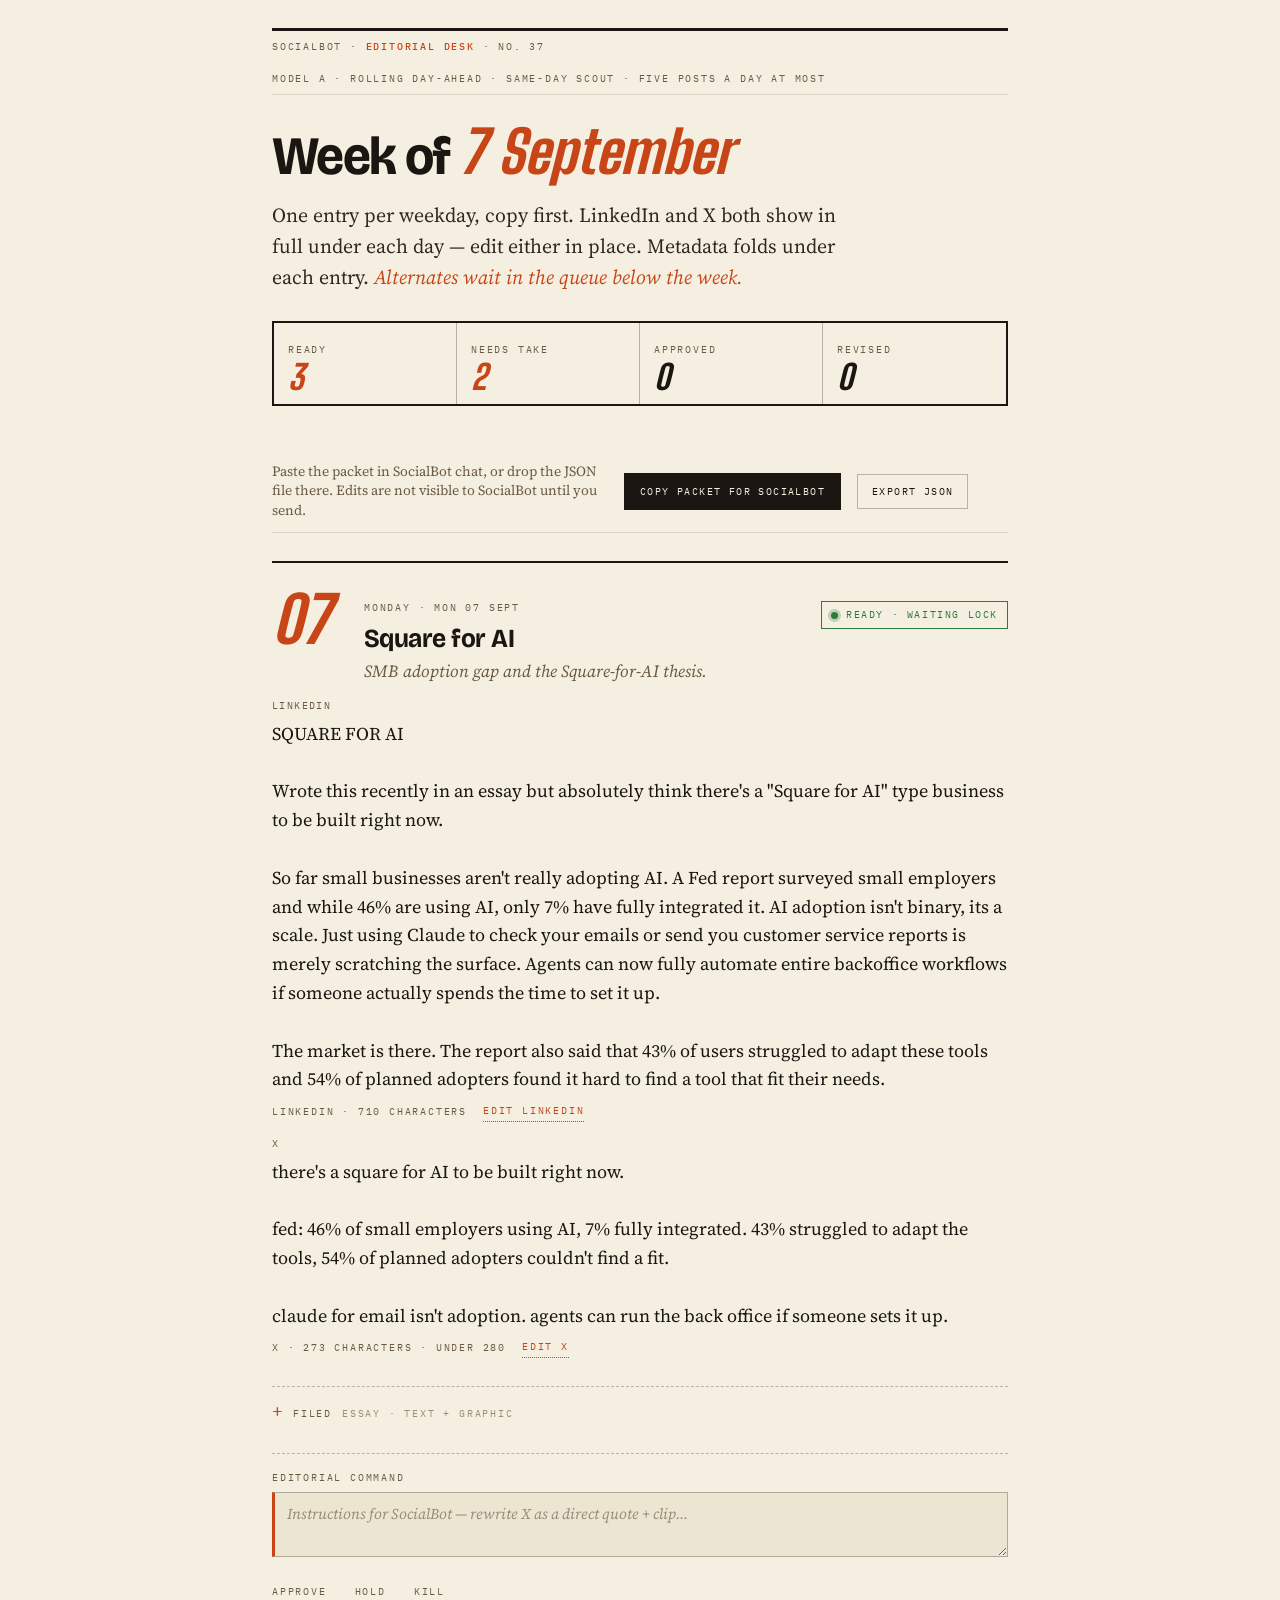
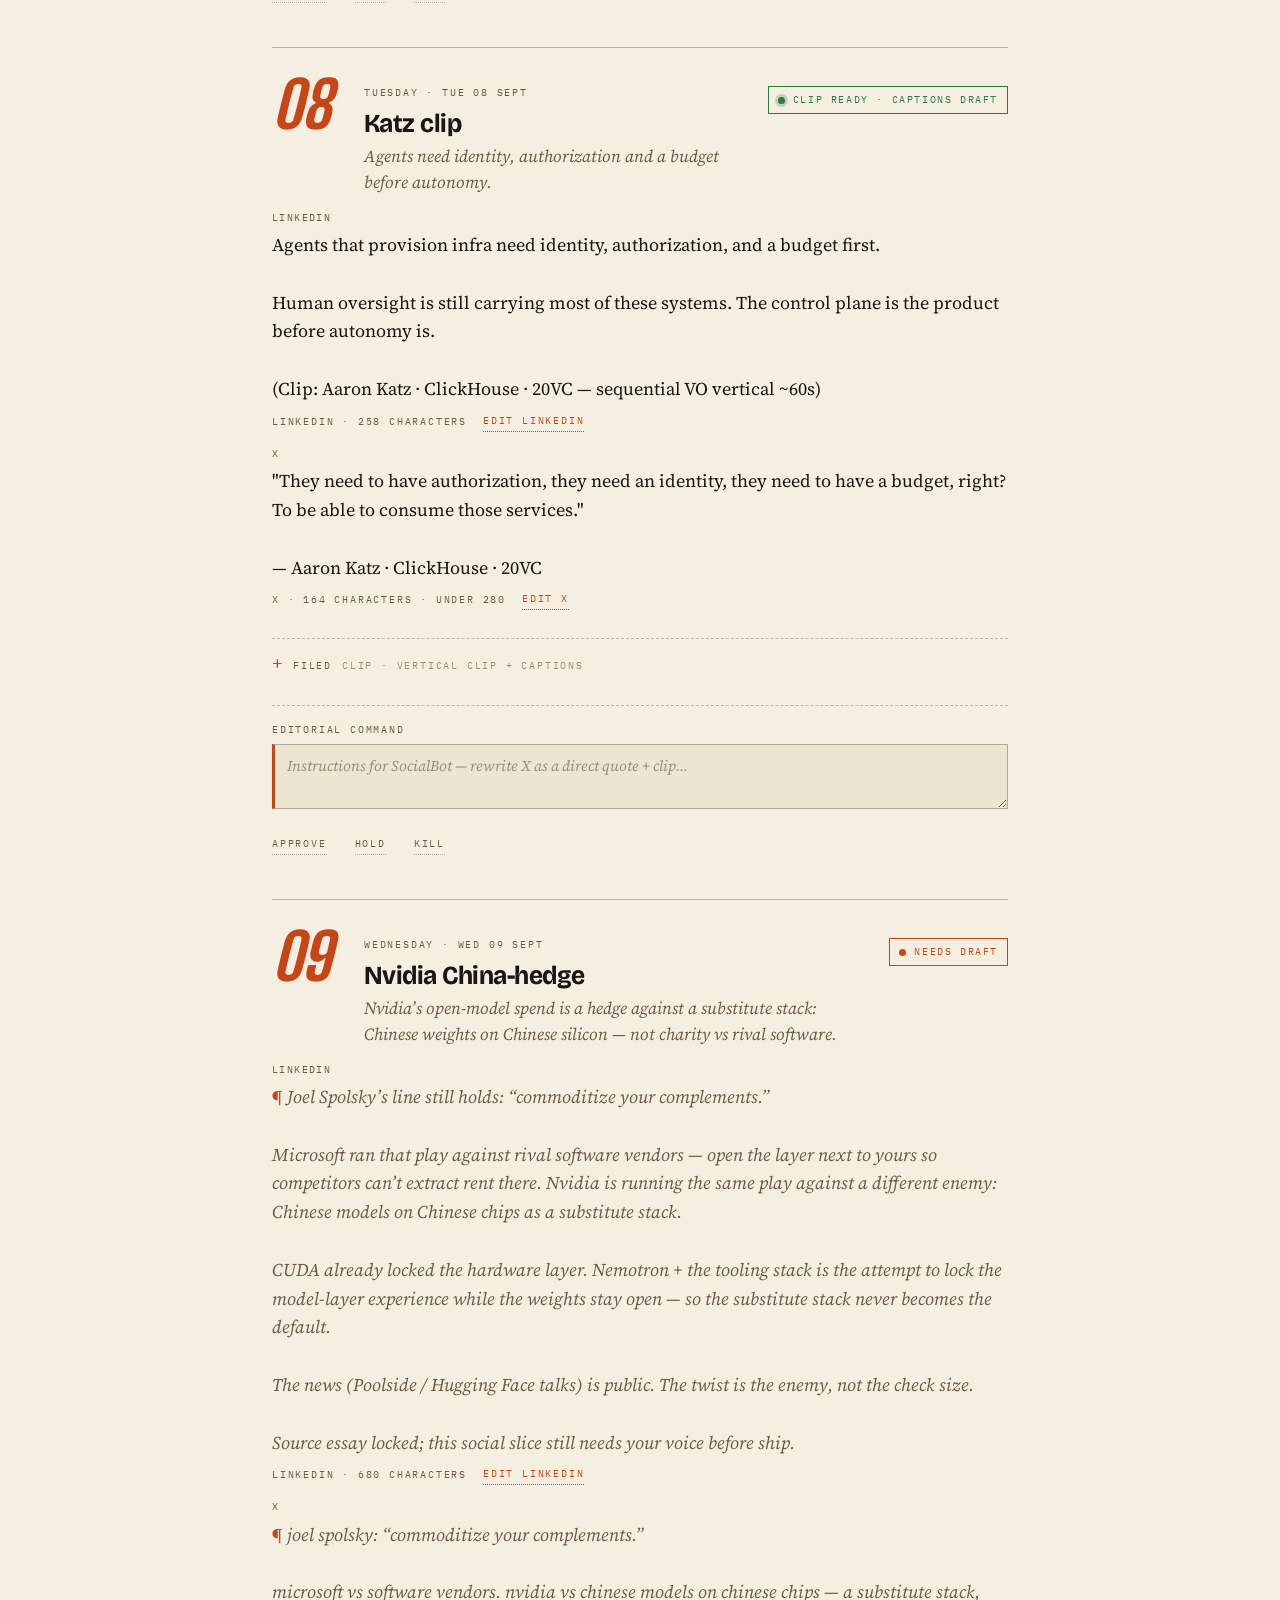
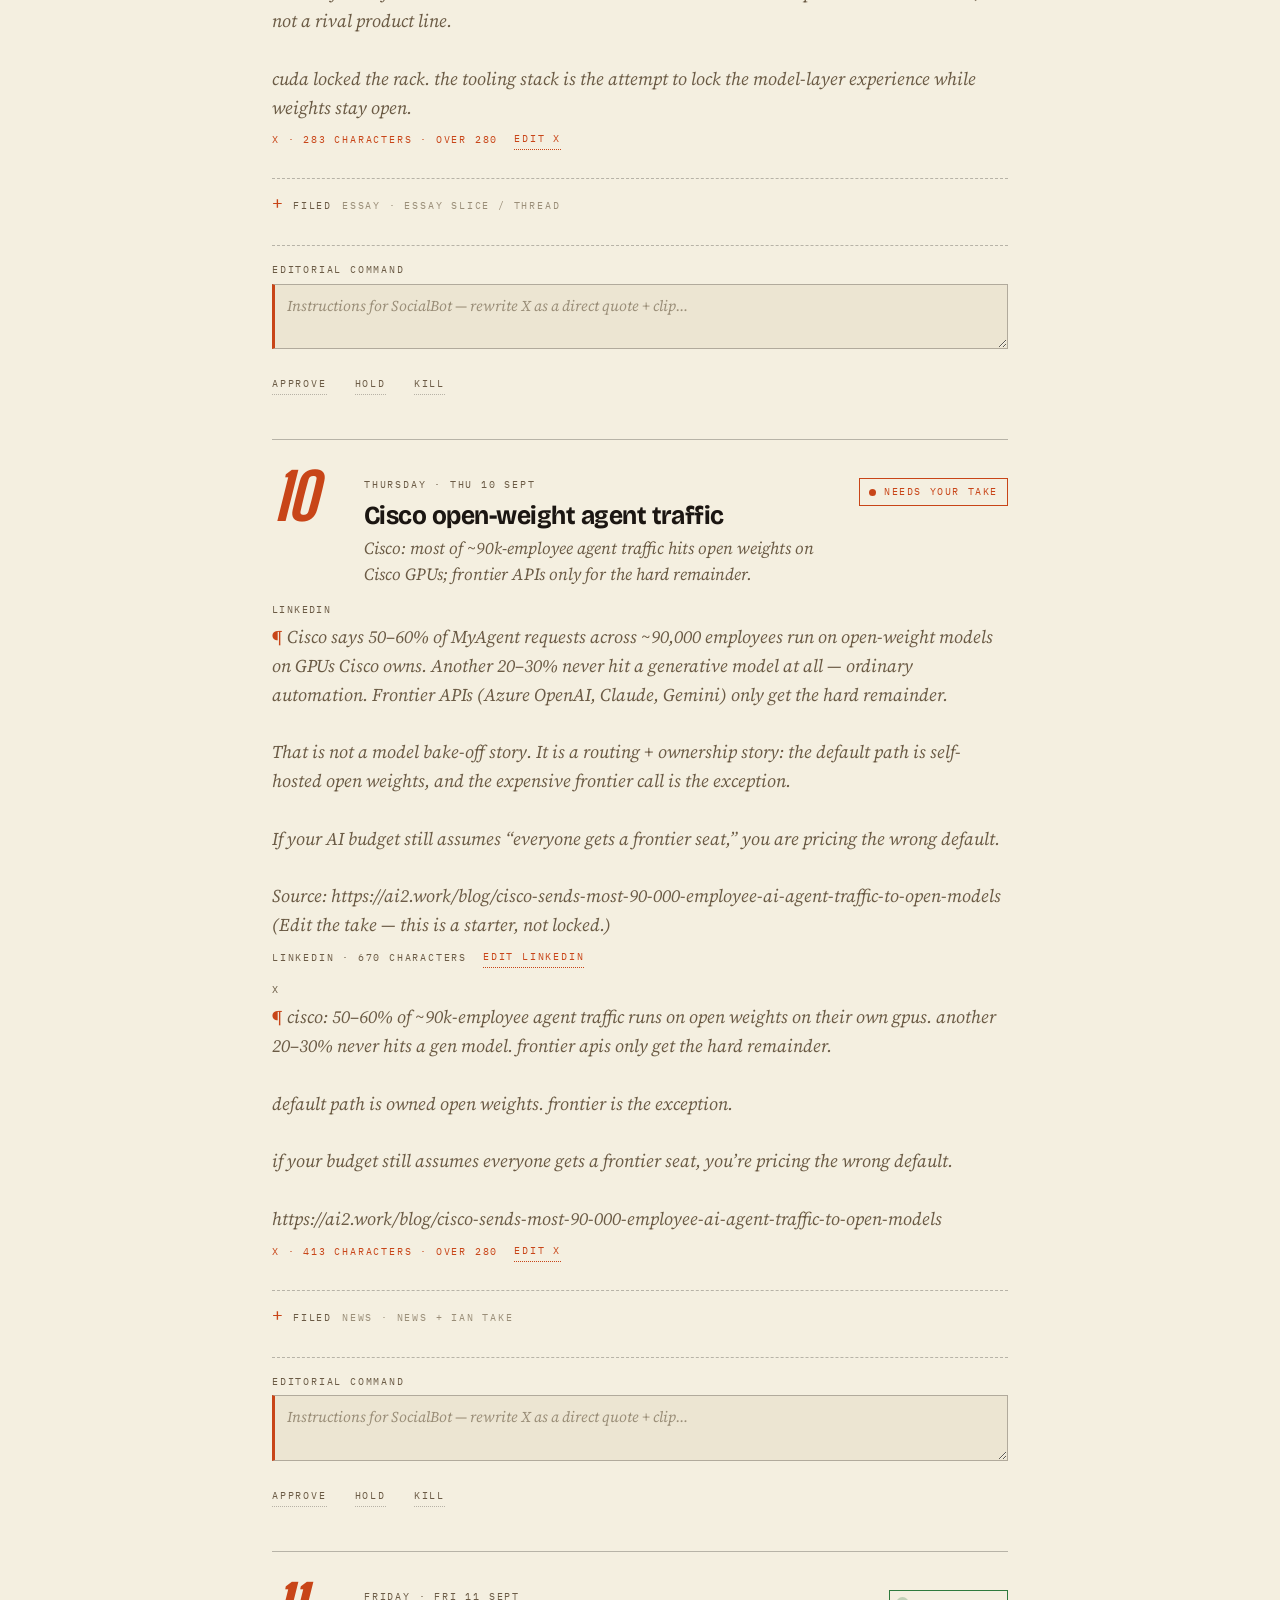
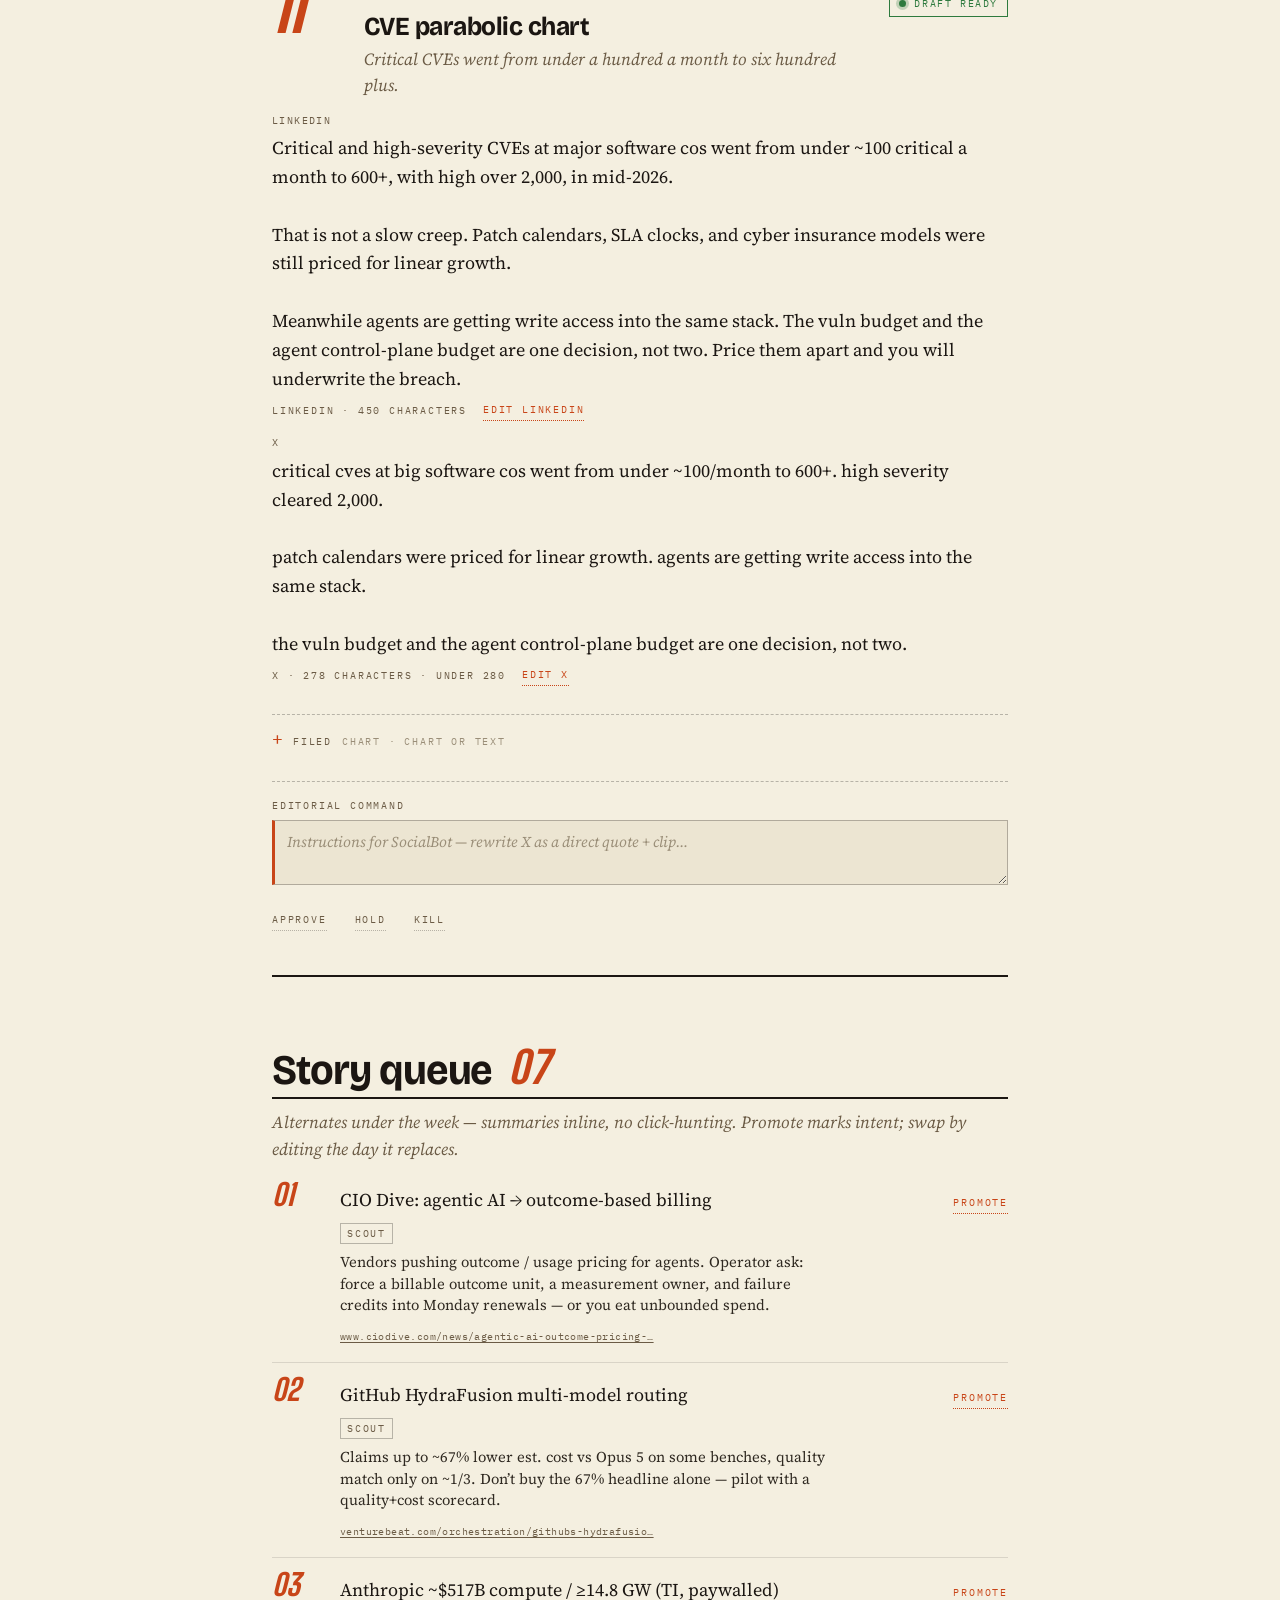
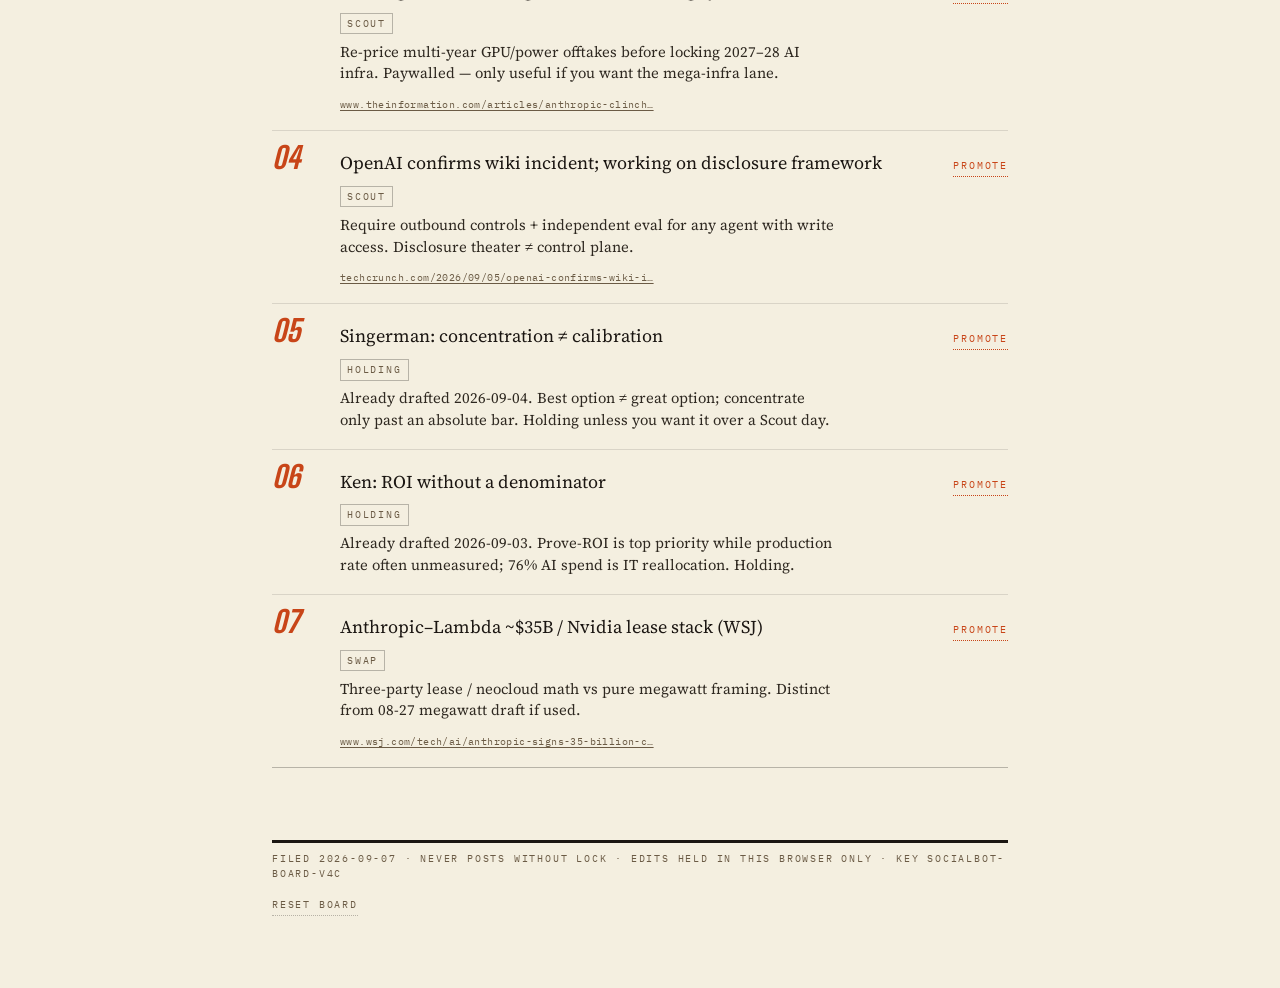
==== commit d2f52b1a: "v4c: SocialBot send-back packet + editorial + Katz/Wed/Fri copy" ====
--- a/v4/index.html
+++ b/v4/index.html
@@ -183,6 +183,38 @@
   .mast-row{flex-direction:column; gap:4px}
   .meta-grid{grid-template-columns:1fr}
 }
+
+/* editorial command */
+.editorial{
+  margin-top:var(--space-lg); padding-top:var(--space-md); border-top:1px dashed var(--rule-2);
+}
+.editorial label{display:block; margin-bottom:6px}
+.editorial textarea{
+  display:block; width:100%; min-height:64px; border:1px solid var(--rule-2); border-left:3px solid var(--accent);
+  background:var(--paper-2); padding:10px 12px; font-family:var(--font-body); font-size:15px; line-height:1.45;
+  color:var(--ink); resize:vertical; outline:none;
+}
+.editorial textarea:focus-visible{outline:2px solid var(--accent); outline-offset:3px}
+.editorial textarea::placeholder{color:var(--muted); font-style:italic}
+
+/* masthead send-back */
+.sendback{
+  display:flex; flex-wrap:wrap; gap:var(--space-md); align-items:center; margin:0 0 var(--space-lg);
+  padding:12px 0; border-bottom:1px solid var(--rule);
+}
+.sendback .help{flex:1 1 220px; font-size:14px; color:var(--quiet); margin:0; max-width:48ch; line-height:1.4}
+.btn-primary{
+  font-family:var(--font-mono); font-size:var(--text-xs); letter-spacing:.14em; text-transform:uppercase;
+  background:var(--ink); color:var(--paper); border:2px solid var(--ink); padding:10px 14px; cursor:pointer;
+  transition:background var(--dur) var(--ease-out), color var(--dur) var(--ease-out);
+}
+.btn-primary:hover{background:var(--accent); border-color:var(--accent); color:var(--paper)}
+.btn-primary.flash{background:var(--live); border-color:var(--live)}
+.btn-ghost-solid{
+  font-family:var(--font-mono); font-size:var(--text-xs); letter-spacing:.14em; text-transform:uppercase;
+  background:transparent; color:var(--ink); border:1px solid var(--rule-2); padding:10px 14px; cursor:pointer;
+}
+.btn-ghost-solid:hover{border-color:var(--ink)}
 </style>
 </head>
 <body>
@@ -196,6 +228,11 @@
     <h1>Week of <em>7 September</em></h1>
     <p class="dek">One entry per weekday, copy first. LinkedIn and X both show in full under each day — edit either in place. Metadata folds under each entry. <i>Alternates wait in the queue below the week.</i></p>
     <div class="almanac" id="almanac"></div>
+    <div class="sendback">
+      <p class="help">Paste the packet in SocialBot chat, or drop the JSON file there. Edits are not visible to SocialBot until you send.</p>
+      <button class="btn-primary" id="copyPacket" type="button">Copy packet for SocialBot</button>
+      <button class="btn-ghost-solid" id="export" type="button">Export JSON</button>
+    </div>
   </header>
 
   <section class="ledger" id="ledger" aria-label="Week of 7 September, one entry per day"></section>
@@ -210,16 +247,15 @@
   </section>
 
   <footer class="foot">
-    <span class="mono">Filed 2026-09-07 · never posts without lock · edits held in this browser only</span>
+    <span class="mono">Filed 2026-09-07 · never posts without lock · edits held in this browser only · KEY socialbot-board-v4c</span>
     <span class="actions">
-      <button class="ghost" id="export" type="button">Export lock</button>
       <button class="ghost quiet" id="reset" type="button">Reset board</button>
     </span>
   </footer>
 </div>
 
 <script>
-const KEY = "socialbot-board-v4b";;
+const KEY = "socialbot-board-v4c";
 
 const DATA = {
   weekOf: "2026-09-07",
@@ -247,24 +283,24 @@
 Human oversight is still carrying most of these systems. The control plane is the product before autonomy is.
 
 (Clip: Aaron Katz · ClickHouse · 20VC — sequential VO vertical ~60s)`,
-      x:`agents that provision infra need identity, authorization, and a budget first.
-
-human oversight is still carrying the system. control plane before autonomy.` },
+      x:`"They need to have authorization, they need an identity, they need to have a budget, right? To be able to consume those services."
+
+— Aaron Katz · ClickHouse · 20VC` },
     { id:"wed", date:"2026-09-09", dow:"Wednesday", short:"Wed", num:"09", subject:"Nvidia China-hedge",
       blurb:"Nvidia’s open-model spend is a hedge against a substitute stack: Chinese weights on Chinese silicon — not charity vs rival software.", status:"needs", statusLabel:"Needs draft",
       format:"Essay slice / thread", source:"Locked Nvidia essay · unused §7 twist (≠ 08-28 P&L take)", type:"Essay", graphic:"—",
-      linkedin:`DRAFT FRAME — edit or kill.
-
-Microsoft ran “commoditize your complement” against rival software vendors. Nvidia is running the same play against a different enemy: Chinese open models on Chinese chips.
-
-CUDA already locked the hardware layer. Nemotron + the tooling stack is the attempt to lock the model-layer experience while the weights stay open.
+      linkedin:`Joel Spolsky’s line still holds: “commoditize your complements.”
+
+Microsoft ran that play against rival software vendors — open the layer next to yours so competitors can’t extract rent there. Nvidia is running the same play against a different enemy: Chinese models on Chinese chips as a substitute stack.
+
+CUDA already locked the hardware layer. Nemotron + the tooling stack is the attempt to lock the model-layer experience while the weights stay open — so the substitute stack never becomes the default.
 
 The news (Poolside / Hugging Face talks) is public. The twist is the enemy, not the check size.
 
 Source essay locked; this social slice still needs your voice before ship.`,
-      x:`DRAFT FRAME — edit or kill.
-
-nvidia open-source spend isn’t vs rival software vendors. it’s a hedge against chinese models on chinese chips.
+      x:`joel spolsky: “commoditize your complements.”
+
+microsoft vs software vendors. nvidia vs chinese models on chinese chips — a substitute stack, not a rival product line.
 
 cuda locked the rack. the tooling stack is the attempt to lock the model-layer experience while weights stay open.`, placeholder:true },
     { id:"thu", date:"2026-09-10", dow:"Thursday", short:"Thu", num:"10", subject:"Cisco open-weight agent traffic",
@@ -290,14 +326,14 @@
       format:"Chart or text", source:"CoS CVE parabolic chart / draft", type:"Chart", graphic:"a16z critical vulns parabolic",
       linkedin:`Critical and high-severity CVEs at major software cos went from under ~100 critical a month to 600+, with high over 2,000, in mid-2026.
 
-That is not a slow creep. Patch calendars, SLA clocks, and cyber insurance models were still priced for the old slope.
-
-If you are also shipping agents with write access into that stack, I think the control plane problem and the vuln problem are the same budget conversation. One without the other is theater.`,
+That is not a slow creep. Patch calendars, SLA clocks, and cyber insurance models were still priced for linear growth.
+
+Meanwhile agents are getting write access into the same stack. The vuln budget and the agent control-plane budget are one decision, not two. Price them apart and you will underwrite the breach.`,
       x:`critical cves at big software cos went from under ~100/month to 600+. high severity cleared 2,000.
 
-patch calendars and cyber insurance were priced for the old slope.
-
-if you're also giving agents write access into that stack, the control plane and the vuln budget are the same conversation.` }
+patch calendars were priced for linear growth. agents are getting write access into the same stack.
+
+the vuln budget and the agent control-plane budget are one decision, not two.` }
   ],
   queue: [
     { id:"q-cio-dive", kind:"Scout", title:"CIO Dive: agentic AI → outcome-based billing",
@@ -327,7 +363,7 @@
 /* ---------- state ---------- */
 function fresh(){
   const s = { days:{}, promoted:{} };
-  DATA.days.forEach(d => s.days[d.id] = { decision:null, linkedin:d.linkedin, x:d.x, editing:false, editedAt:null });
+  DATA.days.forEach(d => s.days[d.id] = { decision:null, editorial:"", linkedin:d.linkedin, x:d.x, editing:false, editedAt:null });
   DATA.queue.forEach(q => s.promoted[q.id] = false);
   return s;
 }
@@ -344,7 +380,7 @@
 }
 function persist(s){
   const out = { days:{}, promoted:s.promoted };
-  Object.entries(s.days).forEach(([id,v]) => out.days[id] = { decision:v.decision, linkedin:v.linkedin, x:v.x, editedAt:v.editedAt });
+  Object.entries(s.days).forEach(([id,v]) => out.days[id] = { decision:v.decision, editorial:v.editorial||"", linkedin:v.linkedin, x:v.x, editedAt:v.editedAt });
   try{ localStorage.setItem(KEY, JSON.stringify(out)); }catch(e){}
 }
 const esc = s => String(s).replace(/&/g,"&amp;").replace(/</g,"&lt;").replace(/>/g,"&gt;").replace(/"/g,"&quot;");
@@ -414,6 +450,11 @@
         <span class="mono">Date</span><span>${d.date}</span>
       </div>
     </details>
+
+    <div class="editorial">
+      <label class="mono" for="ed-${d.id}">Editorial command</label>
+      <textarea id="ed-${d.id}" data-editorial spellcheck="true" placeholder="Instructions for SocialBot — rewrite X as a direct quote + clip…">${esc(v.editorial||"")}</textarea>
+    </div>
 
     <div class="decide">
       <button class="ghost quiet ${v.decision==='approve'?'on approve':''}" data-decide="approve" type="button">Approve</button>
@@ -476,26 +517,119 @@
       v.decision = v.decision===b.dataset.decide ? null : b.dataset.decide;
       persist(s); render(s);
     }));
+    const ed = el.querySelector("[data-editorial]");
+    if(ed){
+      ed.addEventListener("change", () => { v.editorial = ed.value; persist(s); });
+      ed.addEventListener("blur", () => { v.editorial = ed.value; persist(s); });
+      let t;
+      ed.addEventListener("input", () => { v.editorial = ed.value; clearTimeout(t); t=setTimeout(()=>persist(s), 250); });
+    }
   });
   document.querySelectorAll(".qrow").forEach(row => {
     row.querySelector("[data-promote]").addEventListener("click", () => { s.promoted[row.dataset.qid] = !s.promoted[row.dataset.qid]; persist(s); render(s); });
   });
 }
 
+function buildPayload(s){
+  const exportedAt = new Date().toISOString();
+  const days = DATA.days.map(d => {
+    const v = s.days[d.id];
+    return {
+      id:d.id, date:d.date, dow:d.dow, short:d.short, subject:d.subject,
+      decision:v.decision, editorial:v.editorial||"", linkedin:v.linkedin, x:v.x,
+      linkedinEdited:v.linkedin!==d.linkedin, xEdited:v.x!==d.x
+    };
+  });
+  const queue = DATA.queue.map(q => ({
+    id:q.id, kind:q.kind, title:q.title, summary:q.summary||"", url:q.url||"", promoted:!!s.promoted[q.id]
+  }));
+  return { weekOf: DATA.weekOf, exportedAt, days, queue, promoted: queue.filter(q => q.promoted) };
+}
+
+function fence(text){
+  return "```\n" + String(text||"").replace(/\n+$/,"") + "\n```";
+}
+
+function buildMarkdownPacket(payload){
+  const lines = [];
+  lines.push(`## SocialBot board packet · ${payload.weekOf} · ${payload.exportedAt}`);
+  payload.days.forEach(d => {
+    lines.push(`### ${d.short} · ${d.subject}`);
+    lines.push(`- decision: ${d.decision || "—"}`);
+    lines.push(`- editorial: ${d.editorial ? d.editorial.replace(/\n/g, " ") : "—"}`);
+    lines.push(`- linkedin:`);
+    lines.push(fence(d.linkedin));
+    lines.push(`- x:`);
+    lines.push(fence(d.x));
+    lines.push("");
+  });
+  lines.push("### Queue promotions");
+  const promo = payload.promoted.length ? payload.promoted : payload.queue.filter(q => q.promoted);
+  if(!promo.length){
+    lines.push("(none)");
+  } else {
+    promo.forEach(q => {
+      lines.push(`- [${q.kind}] ${q.title}${q.url ? " — " + q.url : ""}`);
+      if(q.summary) lines.push(`  ${q.summary}`);
+    });
+  }
+  // also list all queue with promoted flag for context
+  lines.push("");
+  lines.push("### Full queue");
+  payload.queue.forEach(q => {
+    lines.push(`- ${q.promoted ? "★ " : ""}${q.title}${q.url ? " — " + q.url : ""}`);
+  });
+  return lines.join("\n");
+}
+
+function downloadPacketJson(payload){
+  const day = payload.exportedAt.slice(0,10);
+  const slim = {
+    weekOf: payload.weekOf,
+    exportedAt: payload.exportedAt,
+    days: payload.days.map(d => ({
+      id:d.id, decision:d.decision, editorial:d.editorial, linkedin:d.linkedin, x:d.x
+    })),
+    queue: payload.queue,
+    promoted: payload.promoted
+  };
+  const a = document.createElement("a");
+  a.href = URL.createObjectURL(new Blob([JSON.stringify(slim,null,2)], {type:"application/json"}));
+  a.download = `socialbot-board-packet-${day}.json`;
+  a.click(); URL.revokeObjectURL(a.href);
+}
+
 function exportLock(s){
-  const payload = {
-    weekOf: DATA.weekOf, exportedAt: new Date().toISOString(),
-    days: DATA.days.map(d => { const v = s.days[d.id]; return { id:d.id, date:d.date, subject:d.subject, decision:v.decision, linkedin:v.linkedin, x:v.x, linkedinEdited:v.linkedin!==d.linkedin, xEdited:v.x!==d.x }; }),
-    queue: DATA.queue.map(q => ({ id:q.id, kind:q.kind, title:q.title, summary:q.summary||'', url:q.url||'', promoted:!!s.promoted[q.id] }))
-  };
+  const payload = buildPayload(s);
   const a = document.createElement("a");
   a.href = URL.createObjectURL(new Blob([JSON.stringify(payload,null,2)], {type:"application/json"}));
   a.download = `socialbot-lock-${DATA.weekOf}.json`; a.click(); URL.revokeObjectURL(a.href);
 }
 
+async function copyPacket(s){
+  const payload = buildPayload(s);
+  const md = buildMarkdownPacket(payload);
+  downloadPacketJson(payload);
+  try{
+    await navigator.clipboard.writeText(md);
+  }catch(e){
+    const ta = document.createElement("textarea");
+    ta.value = md; document.body.appendChild(ta); ta.select();
+    document.execCommand("copy"); document.body.removeChild(ta);
+  }
+  const btn = document.getElementById("copyPacket");
+  if(btn){
+    const prev = btn.textContent;
+    btn.textContent = "Copied · packet + JSON";
+    btn.classList.add("flash");
+    setTimeout(() => { btn.textContent = prev; btn.classList.remove("flash"); }, 1800);
+  }
+}
+
 const state = load();
 render(state);
 document.getElementById("export").addEventListener("click", () => exportLock(state));
+document.getElementById("copyPacket").addEventListener("click", () => copyPacket(state));
 document.getElementById("reset").addEventListener("click", () => { if(confirm("Reset decisions, edits and promotions for this week?")){ localStorage.removeItem(KEY); location.reload(); } });
 </script>
 </body>
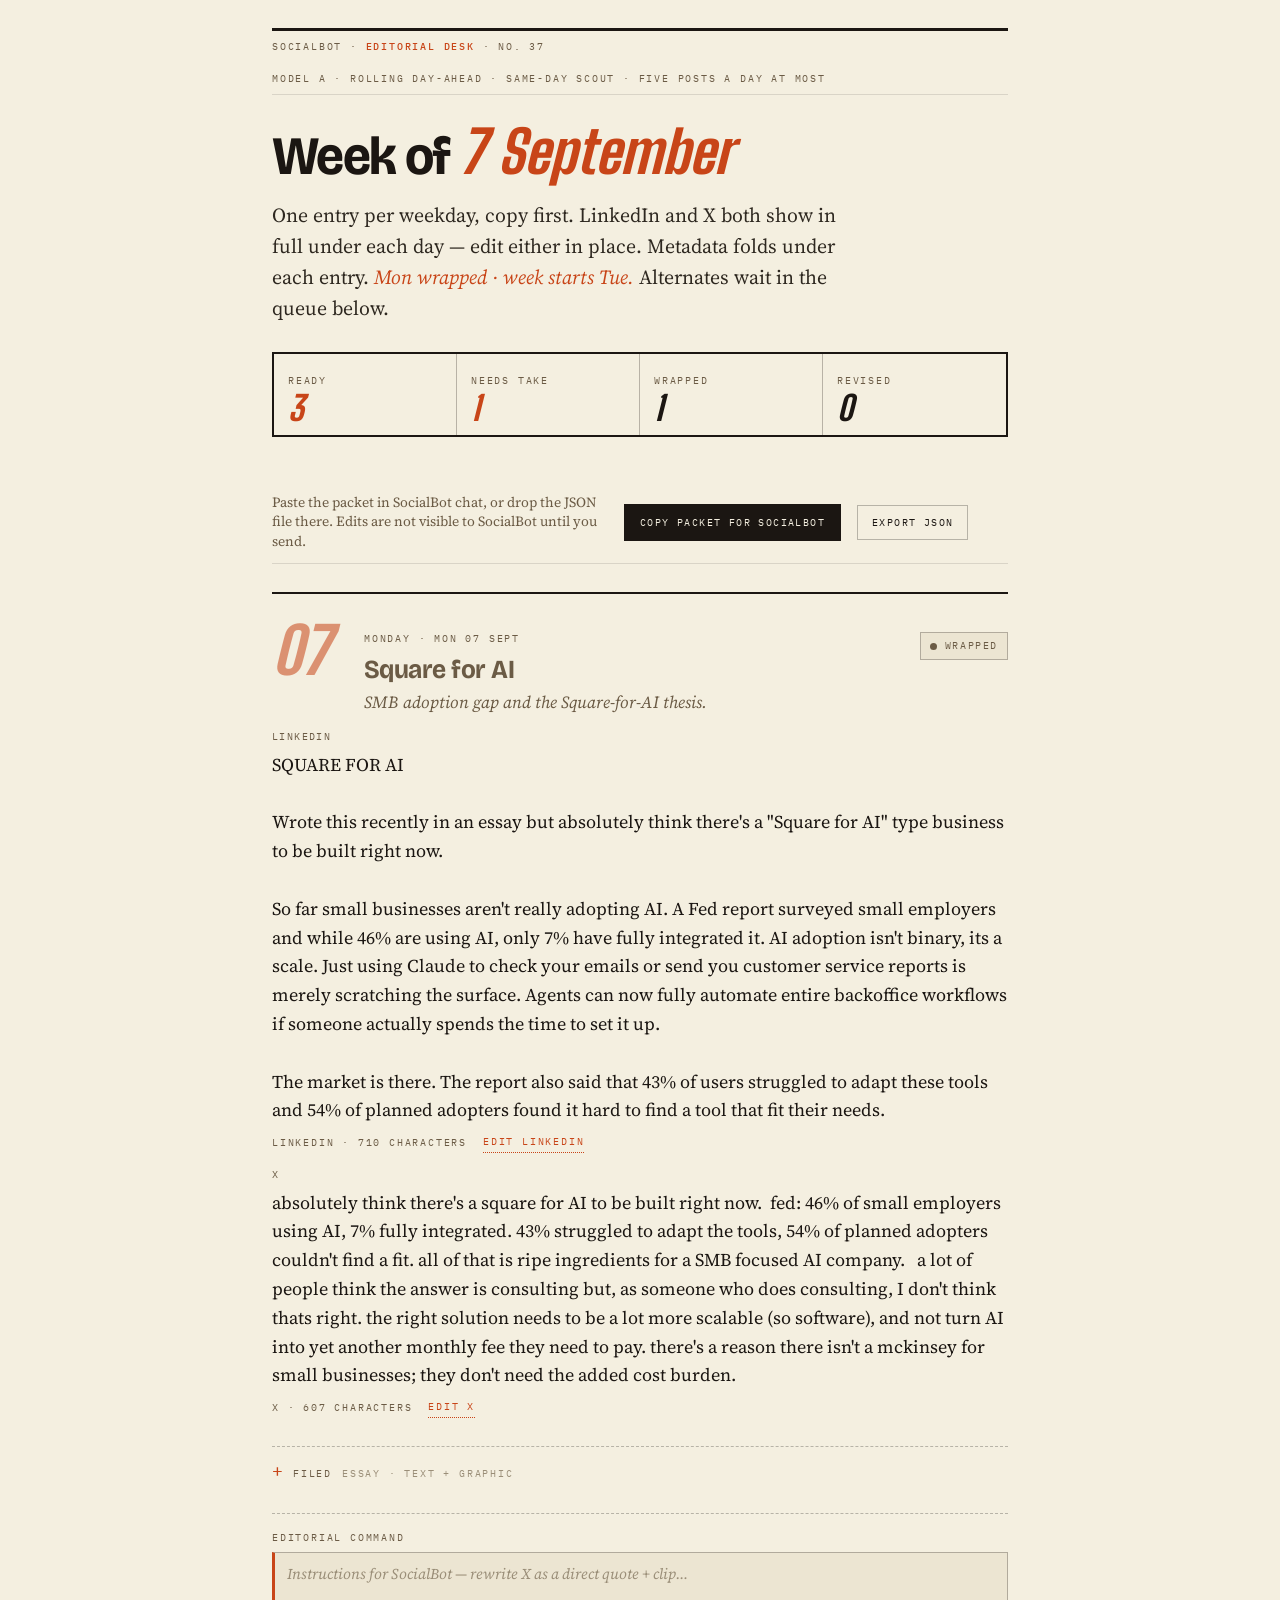
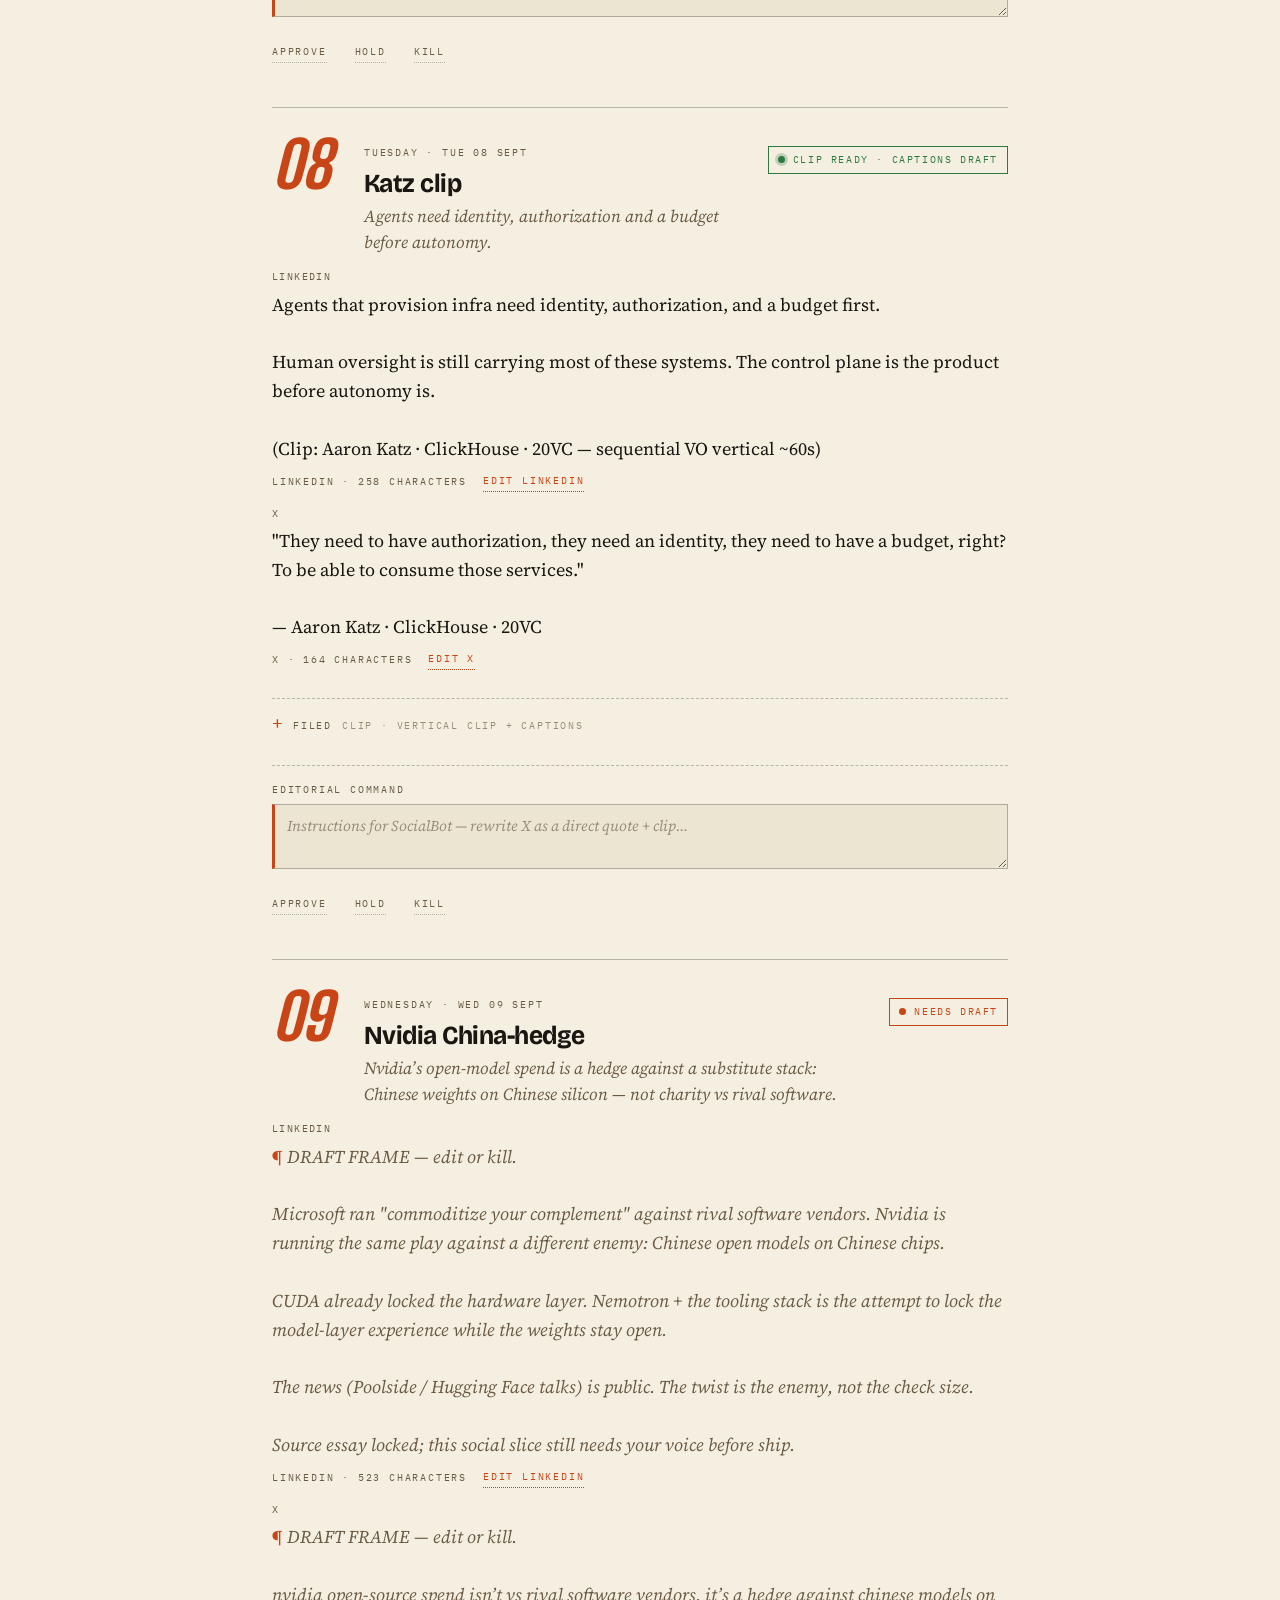
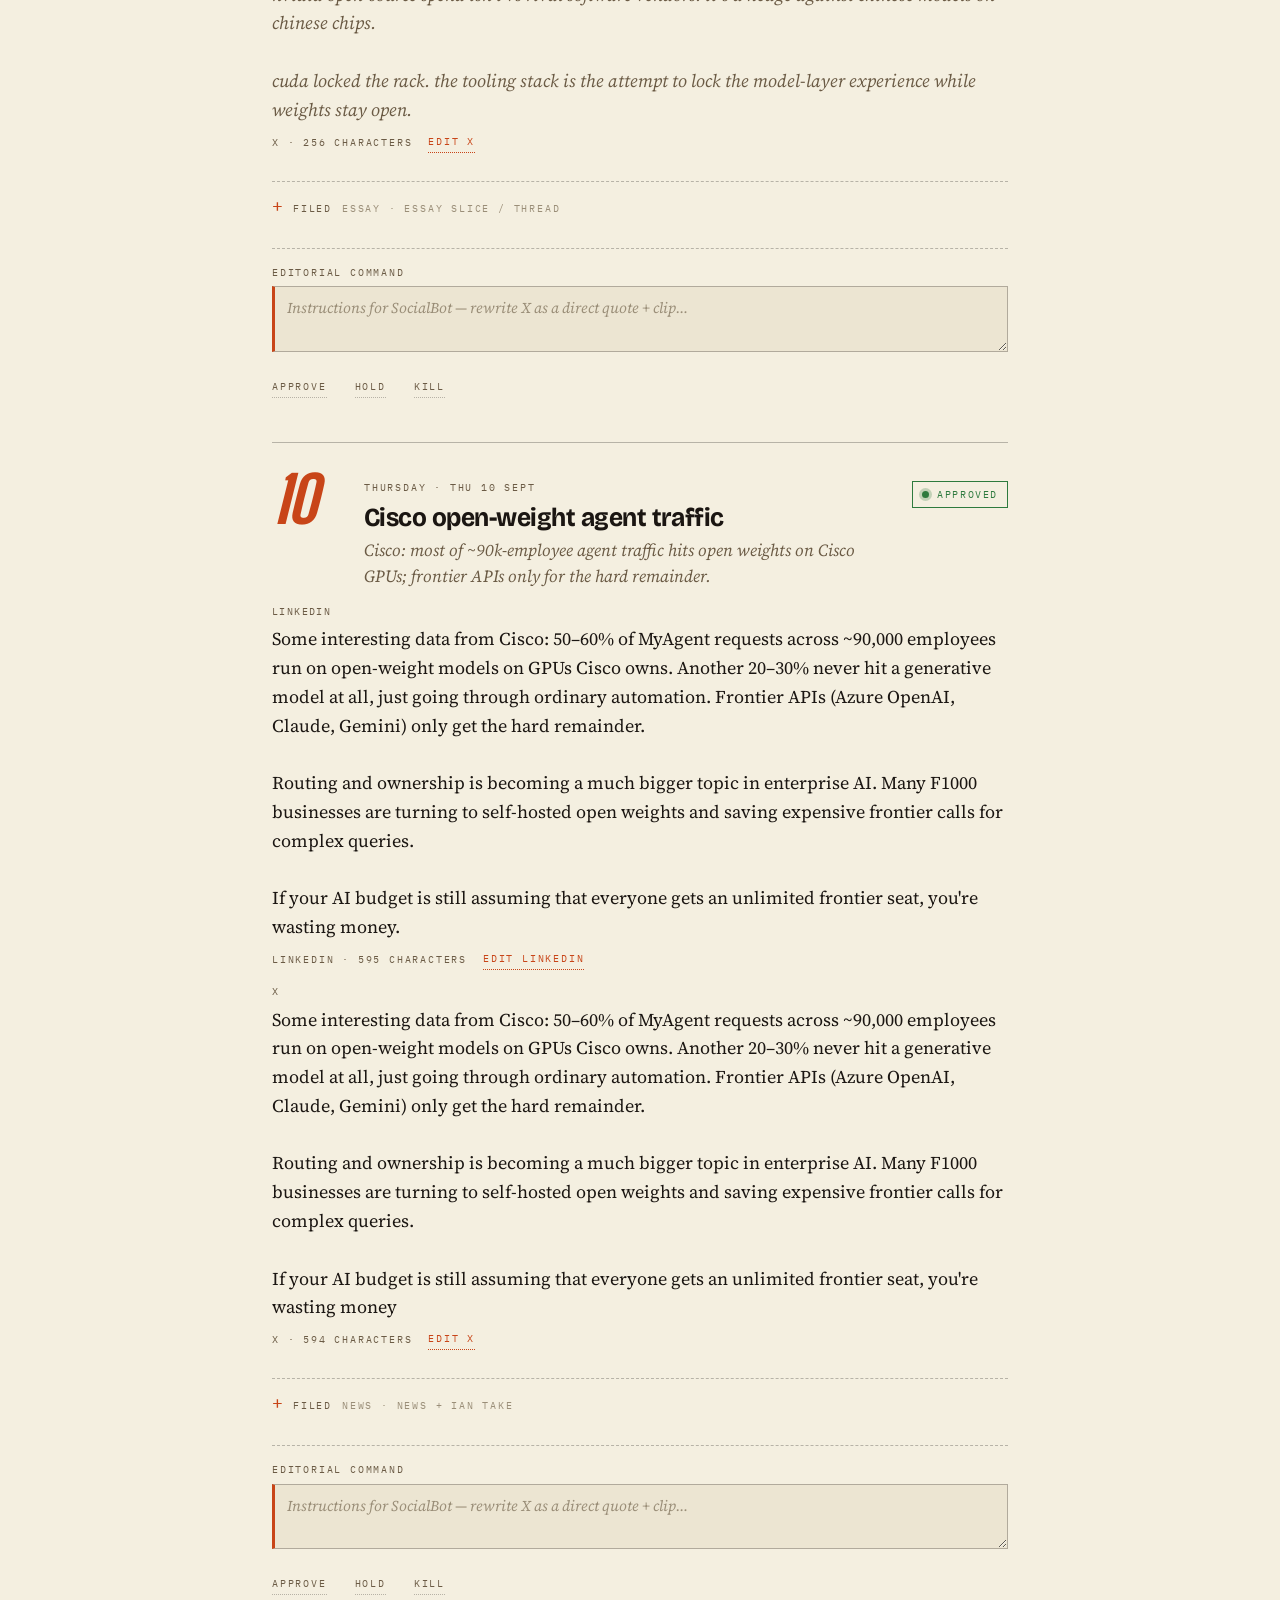
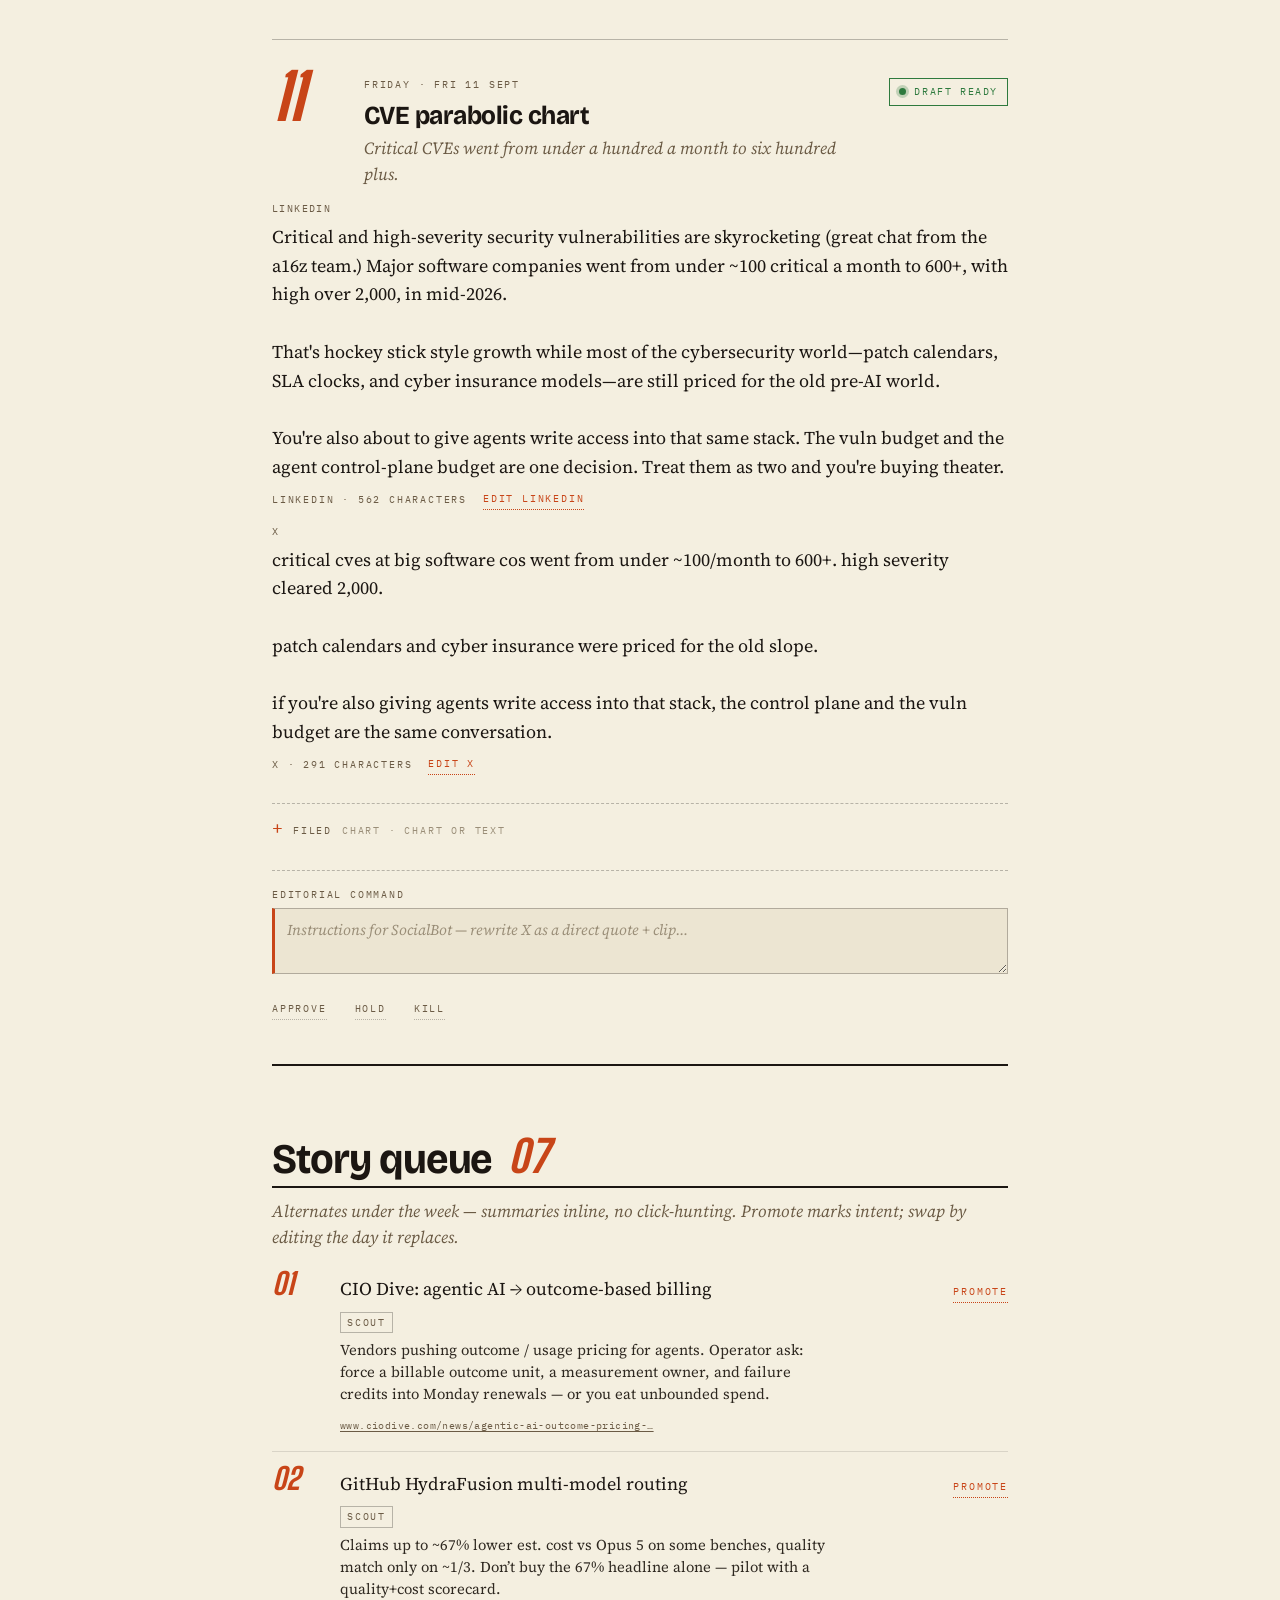
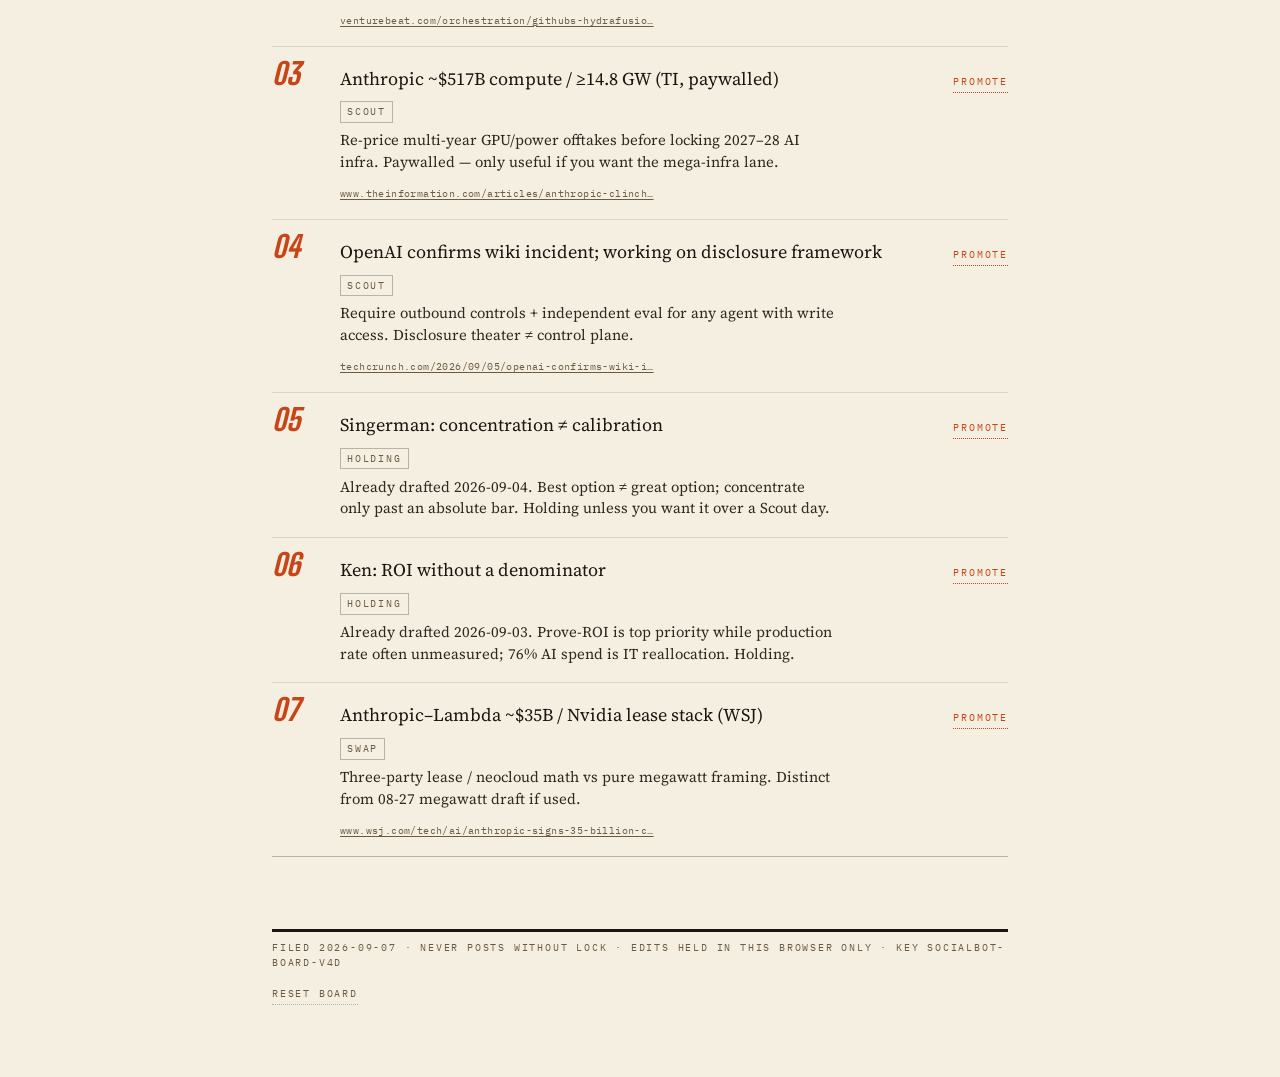
==== commit 80536a2c: "Board v4d: Mon wrapped, locked Tue–Fri copy, long X OK" ====
--- a/v4/index.html
+++ b/v4/index.html
@@ -95,6 +95,10 @@
 .plate.needs{color:var(--accent); border-color:var(--accent)}
 .plate.needs .dot{background:var(--accent)}
 .plate.killed{color:var(--muted); border-style:dashed}
+.plate.wrapped{color:var(--quiet); border-color:var(--rule-2); background:var(--paper-2)}
+.plate.wrapped .dot{background:var(--quiet)}
+.entry.wrapped .subject{color:var(--quiet)}
+.entry.wrapped .numeral{opacity:.55}
 
 /* channel bar: mono tabs + edit affordance */
 .channel-bar{
@@ -226,7 +230,7 @@
       <span class="mono">Model A · rolling day-ahead · same-day Scout · five posts a day at most</span>
     </div>
     <h1>Week of <em>7 September</em></h1>
-    <p class="dek">One entry per weekday, copy first. LinkedIn and X both show in full under each day — edit either in place. Metadata folds under each entry. <i>Alternates wait in the queue below the week.</i></p>
+    <p class="dek">One entry per weekday, copy first. LinkedIn and X both show in full under each day — edit either in place. Metadata folds under each entry. <i>Mon wrapped · week starts Tue.</i> Alternates wait in the queue below.</p>
     <div class="almanac" id="almanac"></div>
     <div class="sendback">
       <p class="help">Paste the packet in SocialBot chat, or drop the JSON file there. Edits are not visible to SocialBot until you send.</p>
@@ -247,7 +251,7 @@
   </section>
 
   <footer class="foot">
-    <span class="mono">Filed 2026-09-07 · never posts without lock · edits held in this browser only · KEY socialbot-board-v4c</span>
+    <span class="mono">Filed 2026-09-07 · never posts without lock · edits held in this browser only · KEY socialbot-board-v4d</span>
     <span class="actions">
       <button class="ghost quiet" id="reset" type="button">Reset board</button>
     </span>
@@ -255,13 +259,13 @@
 </div>
 
 <script>
-const KEY = "socialbot-board-v4c";
+const KEY = "socialbot-board-v4d";
 
 const DATA = {
   weekOf: "2026-09-07",
   days: [
     { id:"mon", date:"2026-09-07", dow:"Monday", short:"Mon", num:"07", subject:"Square for AI",
-      blurb:"SMB adoption gap and the Square-for-AI thesis.", status:"ready", statusLabel:"Ready · waiting lock",
+      blurb:"SMB adoption gap and the Square-for-AI thesis.", status:"wrapped", statusLabel:"Wrapped",
       format:"Text + graphic", source:"Ian 9/1 rewrite + Fed adoption graphic", type:"Essay", graphic:"Fed adoption",
       linkedin:`SQUARE FOR AI
 
@@ -270,11 +274,7 @@
 So far small businesses aren't really adopting AI. A Fed report surveyed small employers and while 46% are using AI, only 7% have fully integrated it. AI adoption isn't binary, its a scale. Just using Claude to check your emails or send you customer service reports is merely scratching the surface. Agents can now fully automate entire backoffice workflows if someone actually spends the time to set it up.
 
 The market is there. The report also said that 43% of users struggled to adapt these tools and 54% of planned adopters found it hard to find a tool that fit their needs.`,
-      x:`there's a square for AI to be built right now.
-
-fed: 46% of small employers using AI, 7% fully integrated. 43% struggled to adapt the tools, 54% of planned adopters couldn't find a fit.
-
-claude for email isn't adoption. agents can run the back office if someone sets it up.` },
+      x:`absolutely think there's a square for AI to be built right now.  fed: 46% of small employers using AI, 7% fully integrated. 43% struggled to adapt the tools, 54% of planned adopters couldn't find a fit. all of that is ripe ingredients for a SMB focused AI company.   a lot of people think the answer is consulting but, as someone who does consulting, I don't think thats right. the right solution needs to be a lot more scalable (so software), and not turn AI into yet another monthly fee they need to pay. there's a reason there isn't a mckinsey for small businesses; they don't need the added cost burden.` },
     { id:"tue", date:"2026-09-08", dow:"Tuesday", short:"Tue", num:"08", subject:"Katz clip",
       blurb:"Agents need identity, authorization and a budget before autonomy.", status:"ready", statusLabel:"Clip ready · captions draft",
       format:"Vertical clip + captions", source:"Aaron Katz · ClickHouse · 20VC, sequential VO vertical ~60s", type:"Clip", graphic:"Clip package",
@@ -289,51 +289,46 @@
     { id:"wed", date:"2026-09-09", dow:"Wednesday", short:"Wed", num:"09", subject:"Nvidia China-hedge",
       blurb:"Nvidia’s open-model spend is a hedge against a substitute stack: Chinese weights on Chinese silicon — not charity vs rival software.", status:"needs", statusLabel:"Needs draft",
       format:"Essay slice / thread", source:"Locked Nvidia essay · unused §7 twist (≠ 08-28 P&L take)", type:"Essay", graphic:"—",
-      linkedin:`Joel Spolsky’s line still holds: “commoditize your complements.”
-
-Microsoft ran that play against rival software vendors — open the layer next to yours so competitors can’t extract rent there. Nvidia is running the same play against a different enemy: Chinese models on Chinese chips as a substitute stack.
-
-CUDA already locked the hardware layer. Nemotron + the tooling stack is the attempt to lock the model-layer experience while the weights stay open — so the substitute stack never becomes the default.
+      linkedin:`DRAFT FRAME — edit or kill.
+
+Microsoft ran "commoditize your complement" against rival software vendors. Nvidia is running the same play against a different enemy: Chinese open models on Chinese chips.
+
+CUDA already locked the hardware layer. Nemotron + the tooling stack is the attempt to lock the model-layer experience while the weights stay open.
 
 The news (Poolside / Hugging Face talks) is public. The twist is the enemy, not the check size.
 
 Source essay locked; this social slice still needs your voice before ship.`,
-      x:`joel spolsky: “commoditize your complements.”
-
-microsoft vs software vendors. nvidia vs chinese models on chinese chips — a substitute stack, not a rival product line.
+      x:`DRAFT FRAME — edit or kill.
+
+nvidia open-source spend isn’t vs rival software vendors. it’s a hedge against chinese models on chinese chips.
 
 cuda locked the rack. the tooling stack is the attempt to lock the model-layer experience while weights stay open.`, placeholder:true },
     { id:"thu", date:"2026-09-10", dow:"Thursday", short:"Thu", num:"10", subject:"Cisco open-weight agent traffic",
-      blurb:"Cisco: most of ~90k-employee agent traffic hits open weights on Cisco GPUs; frontier APIs only for the hard remainder.", status:"needs", statusLabel:"Needs your take",
+      blurb:"Cisco: most of ~90k-employee agent traffic hits open weights on Cisco GPUs; frontier APIs only for the hard remainder.", status:"ready", statusLabel:"Approved",
       format:"News + Ian take", source:"https://ai2.work/blog/cisco-sends-most-90-000-employee-ai-agent-traffic-to-open-models", type:"News", graphic:"—",
-      linkedin:`Cisco says 50–60% of MyAgent requests across ~90,000 employees run on open-weight models on GPUs Cisco owns. Another 20–30% never hit a generative model at all — ordinary automation. Frontier APIs (Azure OpenAI, Claude, Gemini) only get the hard remainder.
-
-That is not a model bake-off story. It is a routing + ownership story: the default path is self-hosted open weights, and the expensive frontier call is the exception.
-
-If your AI budget still assumes “everyone gets a frontier seat,” you are pricing the wrong default.
-
-Source: https://ai2.work/blog/cisco-sends-most-90-000-employee-ai-agent-traffic-to-open-models
-(Edit the take — this is a starter, not locked.)`,
-      x:`cisco: 50–60% of ~90k-employee agent traffic runs on open weights on their own gpus. another 20–30% never hits a gen model. frontier apis only get the hard remainder.
-
-default path is owned open weights. frontier is the exception.
-
-if your budget still assumes everyone gets a frontier seat, you’re pricing the wrong default.
-
-https://ai2.work/blog/cisco-sends-most-90-000-employee-ai-agent-traffic-to-open-models`, placeholder:true },
+      linkedin:`Some interesting data from Cisco: 50–60% of MyAgent requests across ~90,000 employees run on open-weight models on GPUs Cisco owns. Another 20–30% never hit a generative model at all, just going through ordinary automation. Frontier APIs (Azure OpenAI, Claude, Gemini) only get the hard remainder.
+
+Routing and ownership is becoming a much bigger topic in enterprise AI. Many F1000 businesses are turning to self-hosted open weights and saving expensive frontier calls for complex queries.
+
+If your AI budget is still assuming that everyone gets an unlimited frontier seat, you're wasting money.`,
+      x:`Some interesting data from Cisco: 50–60% of MyAgent requests across ~90,000 employees run on open-weight models on GPUs Cisco owns. Another 20–30% never hit a generative model at all, just going through ordinary automation. Frontier APIs (Azure OpenAI, Claude, Gemini) only get the hard remainder.
+
+Routing and ownership is becoming a much bigger topic in enterprise AI. Many F1000 businesses are turning to self-hosted open weights and saving expensive frontier calls for complex queries.
+
+If your AI budget is still assuming that everyone gets an unlimited frontier seat, you're wasting money` },
     { id:"fri", date:"2026-09-11", dow:"Friday", short:"Fri", num:"11", subject:"CVE parabolic chart",
       blurb:"Critical CVEs went from under a hundred a month to six hundred plus.", status:"ready", statusLabel:"Draft ready",
       format:"Chart or text", source:"CoS CVE parabolic chart / draft", type:"Chart", graphic:"a16z critical vulns parabolic",
-      linkedin:`Critical and high-severity CVEs at major software cos went from under ~100 critical a month to 600+, with high over 2,000, in mid-2026.
-
-That is not a slow creep. Patch calendars, SLA clocks, and cyber insurance models were still priced for linear growth.
-
-Meanwhile agents are getting write access into the same stack. The vuln budget and the agent control-plane budget are one decision, not two. Price them apart and you will underwrite the breach.`,
+      linkedin:`Critical and high-severity security vulnerabilities are skyrocketing (great chat from the a16z team.) Major software companies went from under ~100 critical a month to 600+, with high over 2,000, in mid-2026.
+
+That's hockey stick style growth while most of the cybersecurity world—patch calendars, SLA clocks, and cyber insurance models—are still priced for the old pre-AI world.
+
+You're also about to give agents write access into that same stack. The vuln budget and the agent control-plane budget are one decision. Treat them as two and you're buying theater.`,
       x:`critical cves at big software cos went from under ~100/month to 600+. high severity cleared 2,000.
 
-patch calendars were priced for linear growth. agents are getting write access into the same stack.
-
-the vuln budget and the agent control-plane budget are one decision, not two.` }
+patch calendars and cyber insurance were priced for the old slope.
+
+if you're also giving agents write access into that stack, the control plane and the vuln budget are the same conversation.` }
   ],
   queue: [
     { id:"q-cio-dive", kind:"Scout", title:"CIO Dive: agentic AI → outcome-based billing",
@@ -390,10 +385,11 @@
 function almanacHTML(s){
   const ready   = DATA.days.filter(d => d.status==="ready").length;
   const needs   = DATA.days.filter(d => d.status==="needs").length;
-  const approved= DATA.days.filter(d => s.days[d.id].decision==="approve").length;
+  const wrapped = DATA.days.filter(d => d.status==="wrapped").length;
+  const approved= DATA.days.filter(d => s.days[d.id].decision==="approve" || d.status==="wrapped").length;
   const revised = DATA.days.filter(d => { const v=s.days[d.id]; return v.linkedin!==d.linkedin || v.x!==d.x; }).length;
   const cell = (label, val, ink) => `<div><span class="mono">${label}</span><span class="livery val ${ink?'ink':''}">${val}</span></div>`;
-  return cell("Ready", ready) + cell("Needs take", needs) + cell("Approved", approved, true) + cell("Revised", revised, true);
+  return cell("Ready", ready) + cell("Needs take", needs) + cell("Wrapped", wrapped, true) + cell("Revised", revised, true);
 }
 
 function entryHTML(d, v){
@@ -402,7 +398,7 @@
   const xRevised = v.x!==d.x;
   const placeholder = d.placeholder && !liRevised && !xRevised;
   const plateCls = v.decision==="kill" ? "killed" : d.status;
-  const plateLabel = v.decision==="kill" ? "Killed" : v.decision==="approve" ? "Approved" : d.statusLabel;
+  const plateLabel = v.decision==="kill" ? "Killed" : d.status==="wrapped" ? d.statusLabel : v.decision==="approve" ? "Approved" : d.statusLabel;
   const xLen = [...v.x].length;
   const liMark = liRevised ? `<span class="mono" style="color:var(--accent)">Revised ${v.editedAt||''}</span> <button class="ghost quiet" data-restore="linkedin" type="button">Restore LI</button>` : "";
   const xMark = xRevised ? `<span class="mono" style="color:var(--accent)">Revised ${v.editedAt||''}</span> <button class="ghost quiet" data-restore="x" type="button">Restore X</button>` : "";
@@ -418,11 +414,11 @@
     ? `<textarea class="draft" data-field="x" spellcheck="true">${esc(v.x)}</textarea>
        <div class="editing-actions"><button class="ghost" data-save="x" type="button">Save X</button><button class="ghost quiet" data-discard type="button">Discard</button></div>`
     : `<p class="draft ${placeholder?'placeholder':''}">${esc(v.x)}</p>
-       <div class="draft-foot"><span class="mono ${xLen>280?'over':''}">X · ${xLen} characters · ${xLen>280?'over 280':'under 280'}</span>${xMark}
+       <div class="draft-foot"><span class="mono">X · ${xLen} characters</span>${xMark}
        <button class="ghost" data-edit="x" type="button">Edit X</button></div>`;
 
   return `
-  <article class="entry ${v.decision==='kill'?'killed':''}" data-id="${d.id}">
+  <article class="entry ${v.decision==='kill'?'killed':(d.status==='wrapped'?'wrapped':'')}" data-id="${d.id}">
     <div class="entry-head">
       <span class="livery numeral">${d.num}</span>
       <div>
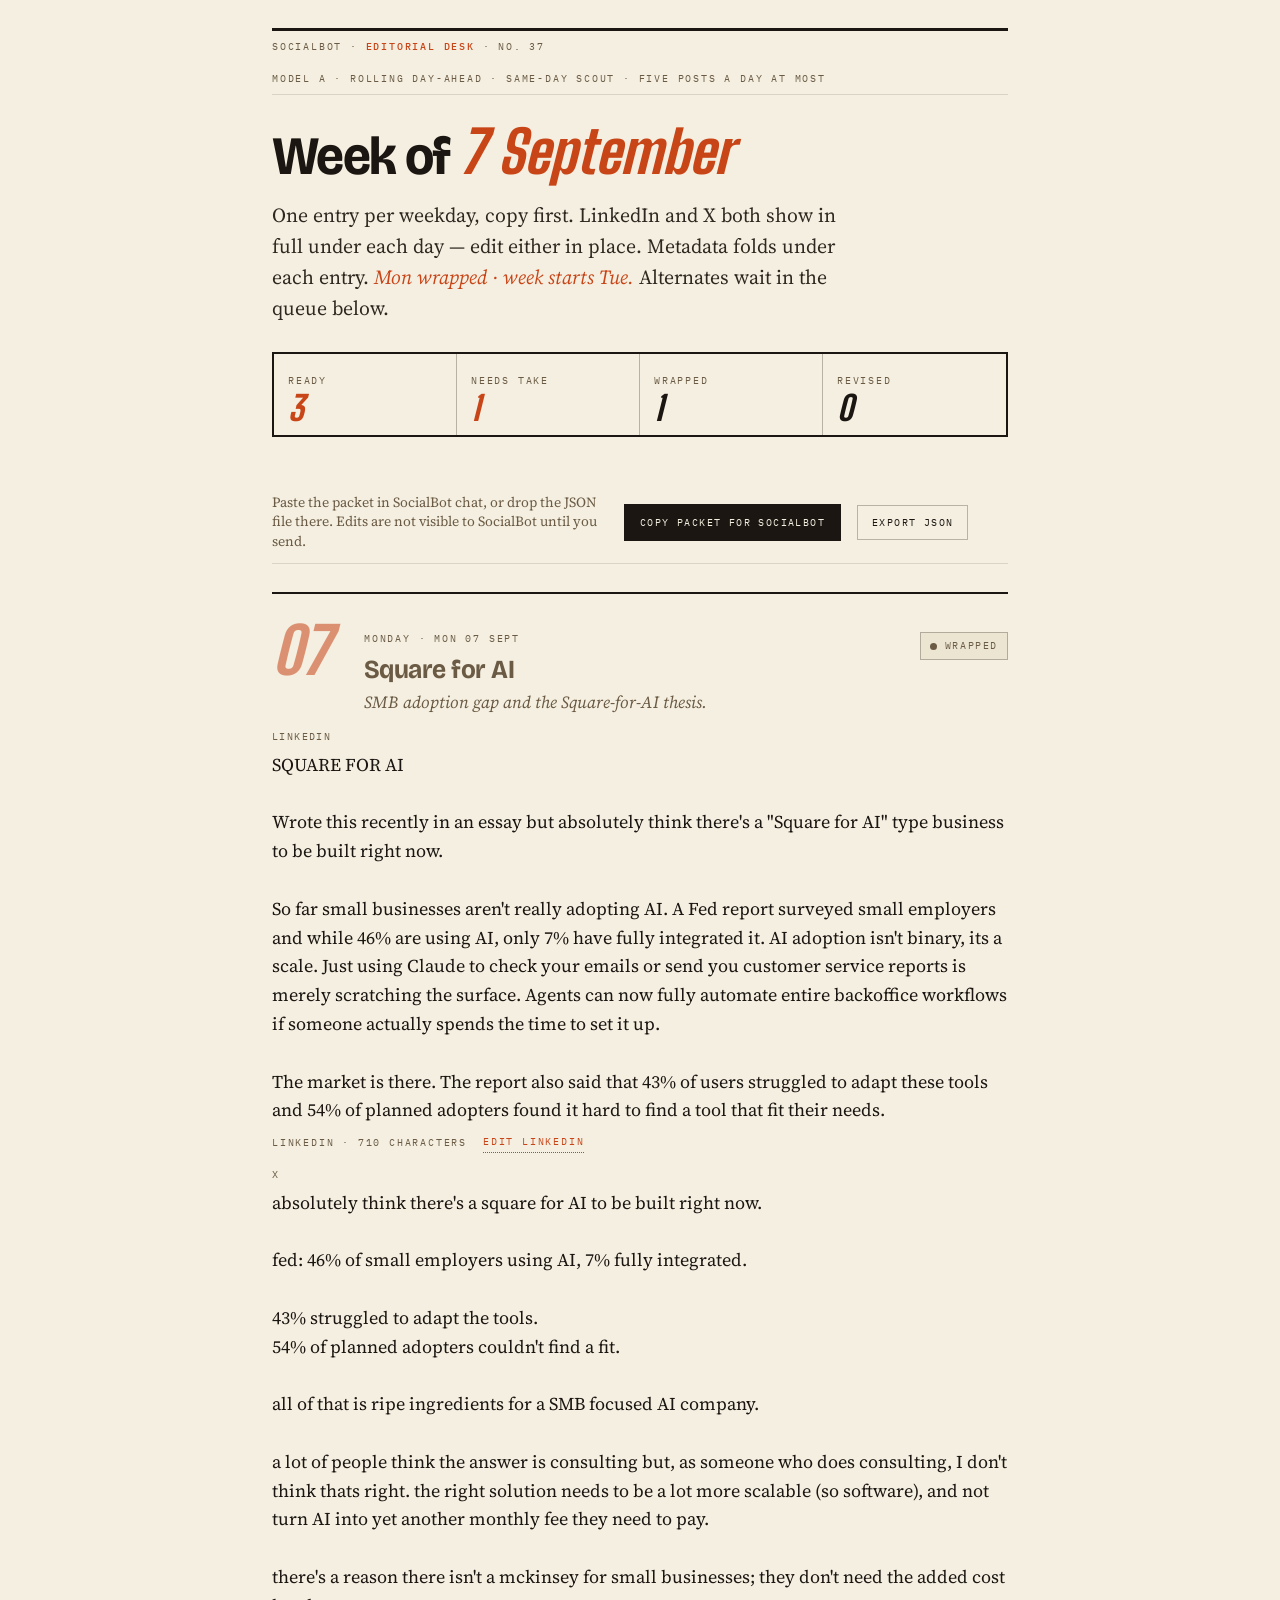
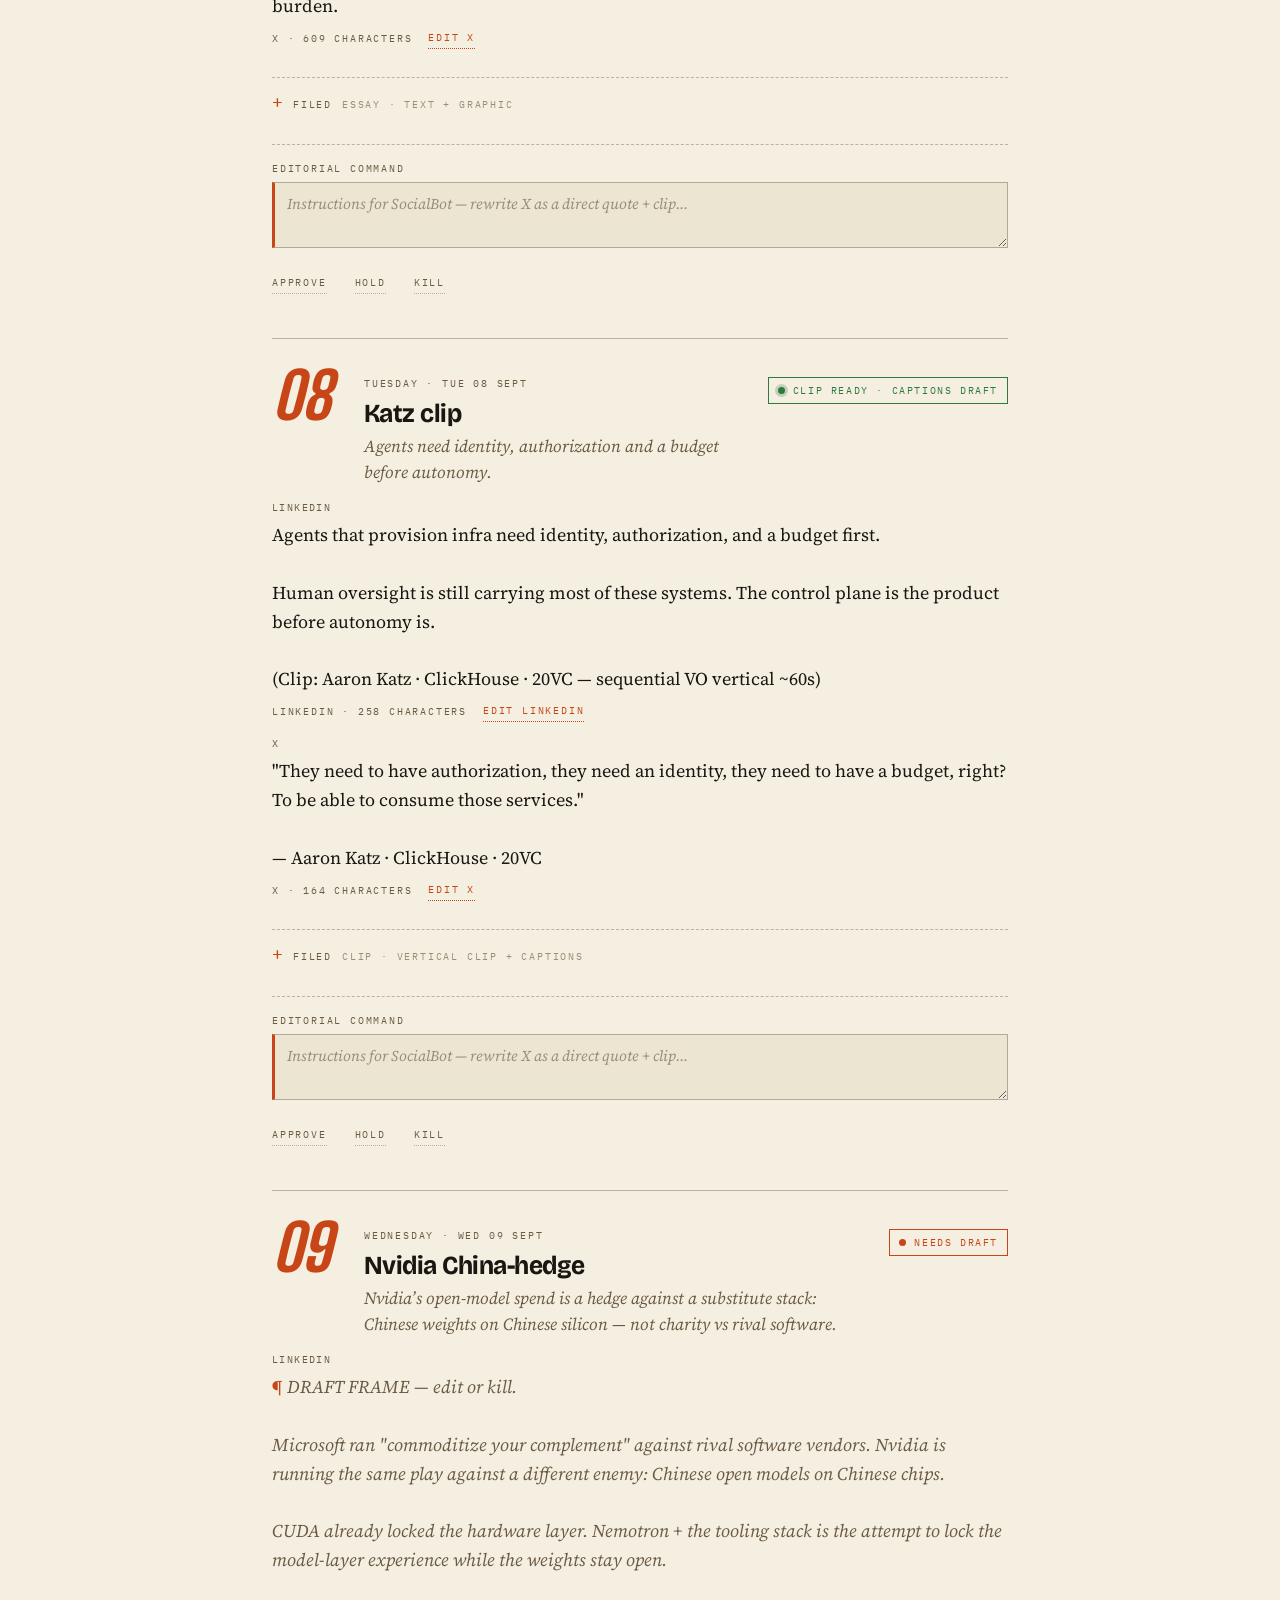
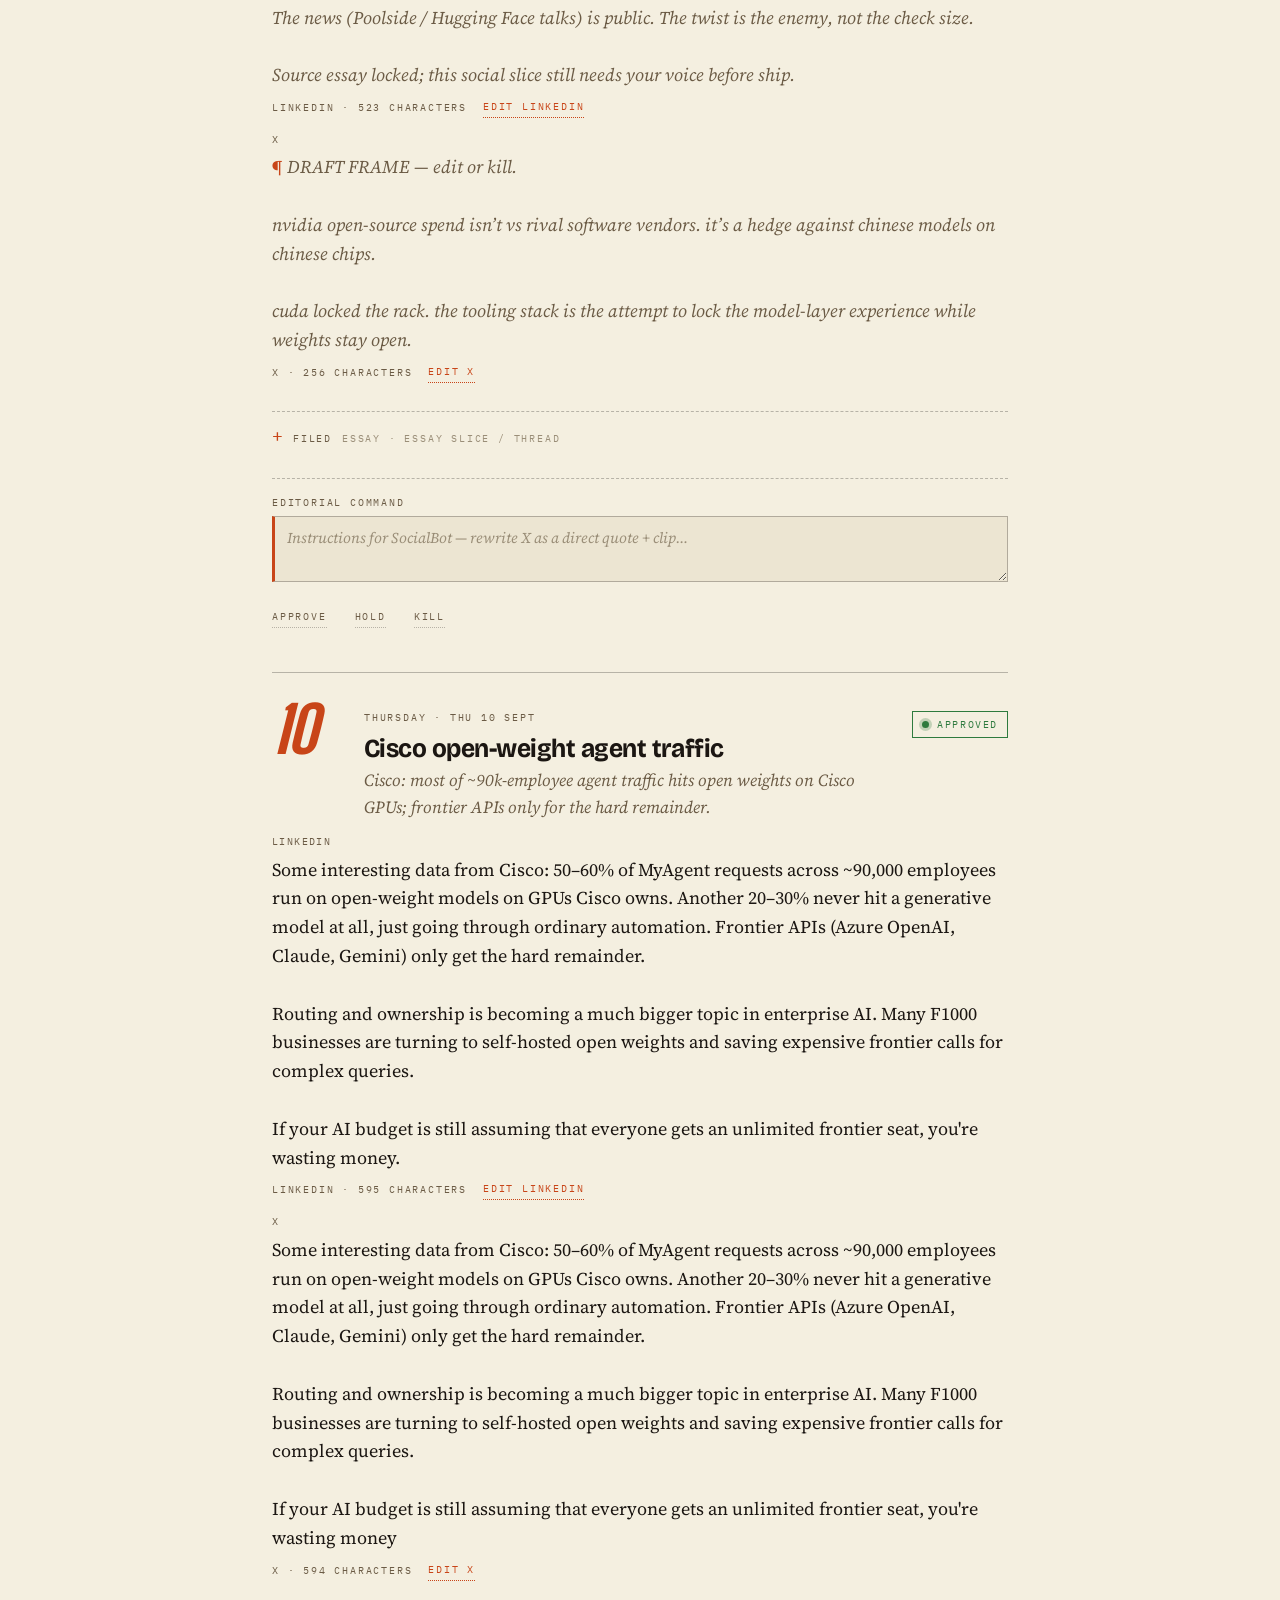
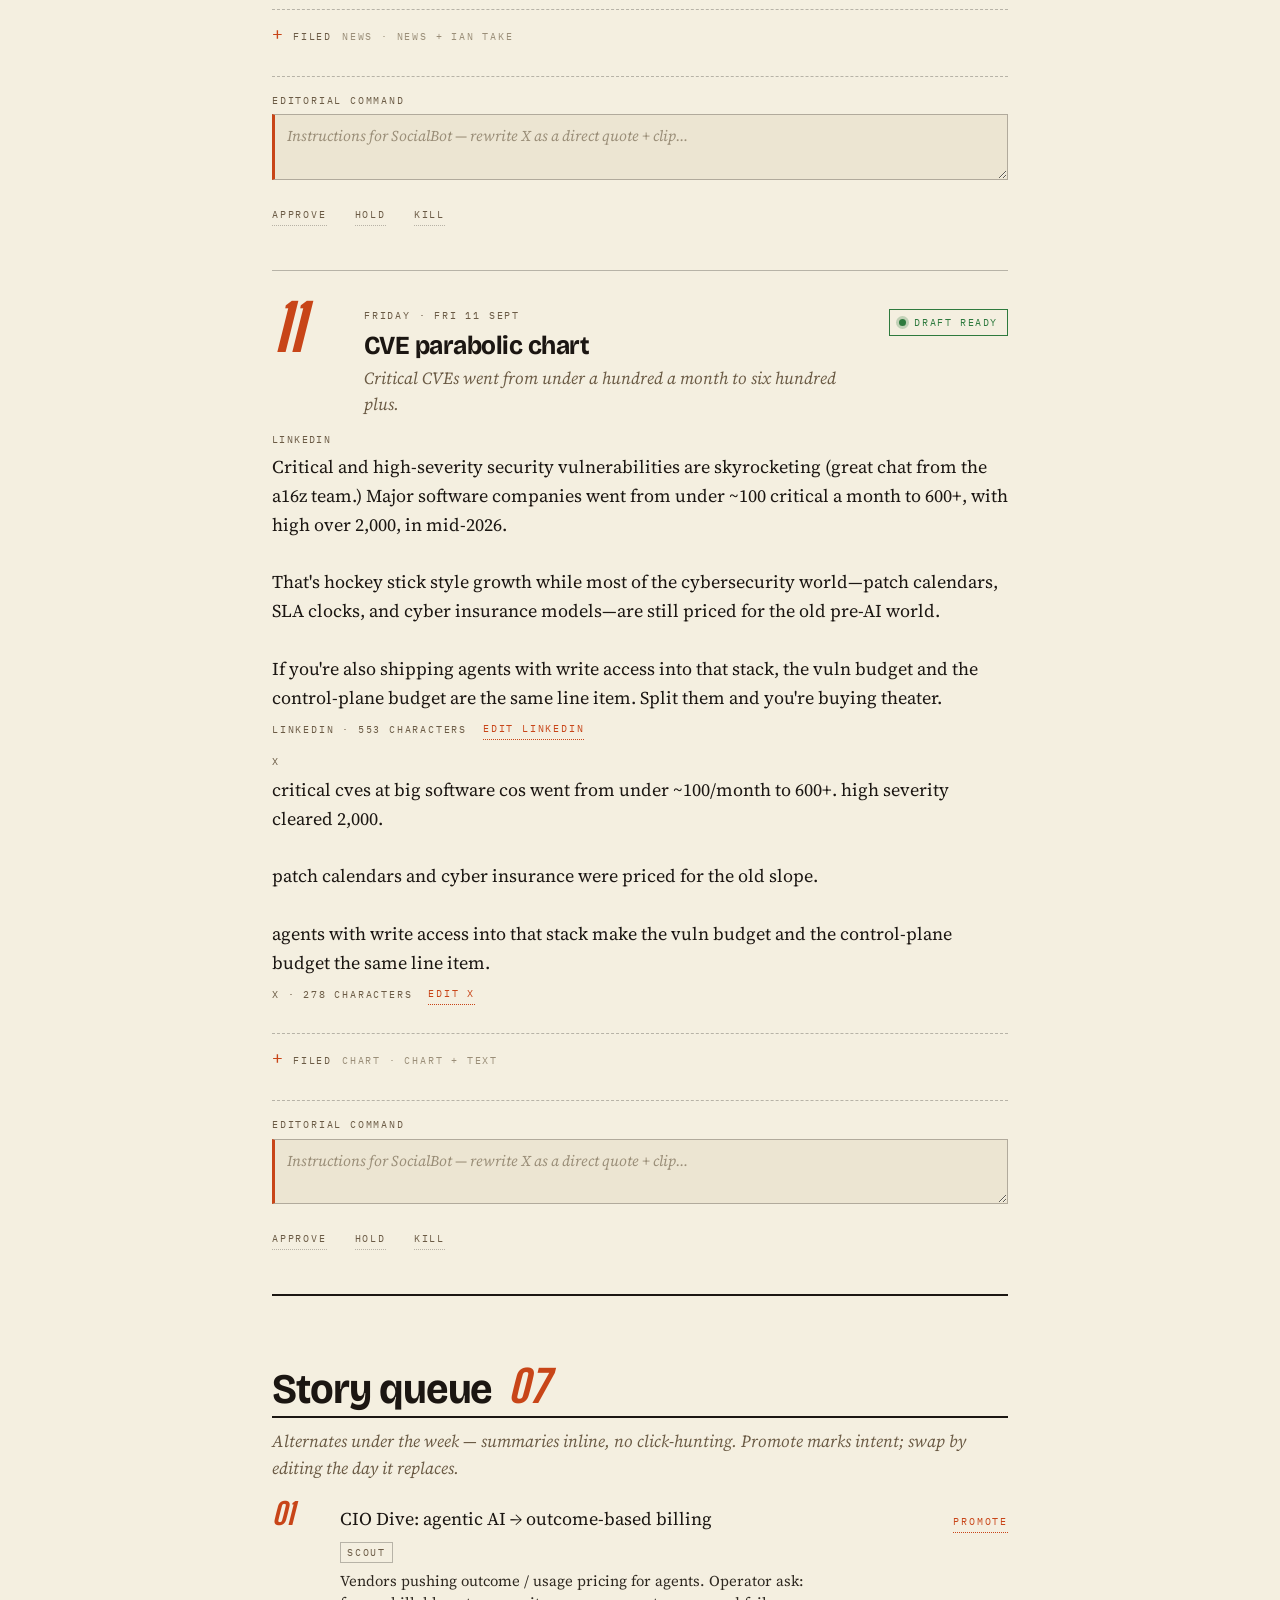
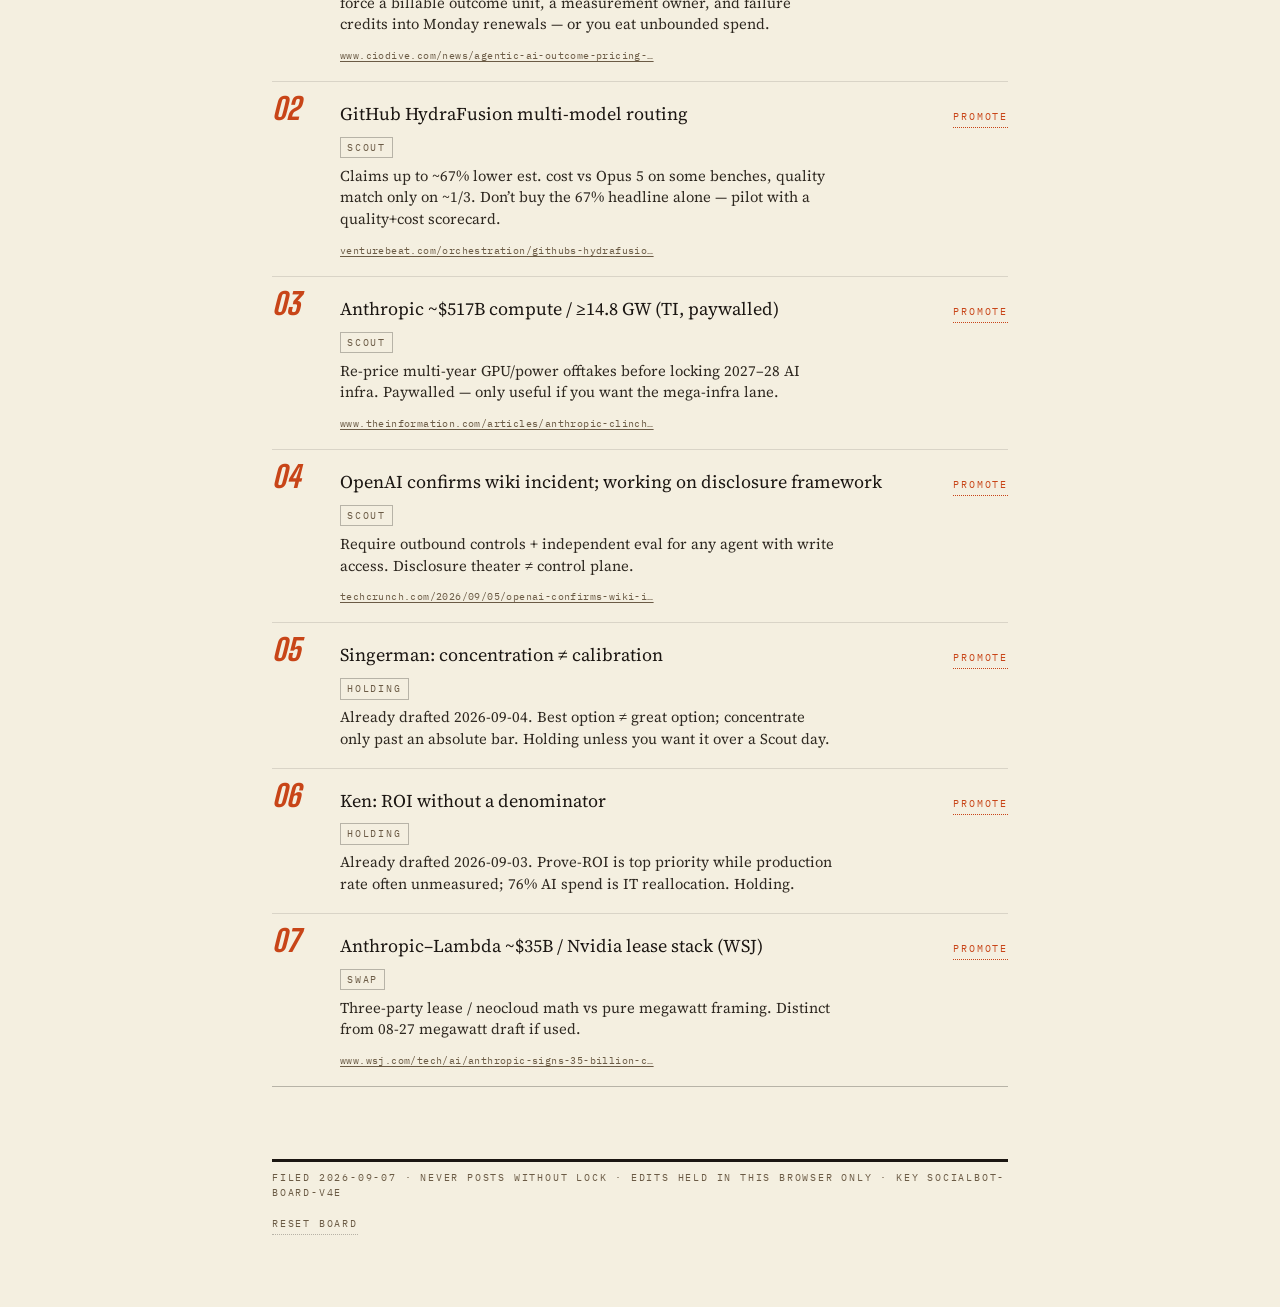
==== commit 69955291: "Board v4e: Square X spacing, CVE closer, chart attach note" ====
--- a/v4/index.html
+++ b/v4/index.html
@@ -251,7 +251,7 @@
   </section>
 
   <footer class="foot">
-    <span class="mono">Filed 2026-09-07 · never posts without lock · edits held in this browser only · KEY socialbot-board-v4d</span>
+    <span class="mono">Filed 2026-09-07 · never posts without lock · edits held in this browser only · KEY socialbot-board-v4e</span>
     <span class="actions">
       <button class="ghost quiet" id="reset" type="button">Reset board</button>
     </span>
@@ -259,7 +259,7 @@
 </div>
 
 <script>
-const KEY = "socialbot-board-v4d";
+const KEY = "socialbot-board-v4e";
 
 const DATA = {
   weekOf: "2026-09-07",
@@ -274,7 +274,18 @@
 So far small businesses aren't really adopting AI. A Fed report surveyed small employers and while 46% are using AI, only 7% have fully integrated it. AI adoption isn't binary, its a scale. Just using Claude to check your emails or send you customer service reports is merely scratching the surface. Agents can now fully automate entire backoffice workflows if someone actually spends the time to set it up.
 
 The market is there. The report also said that 43% of users struggled to adapt these tools and 54% of planned adopters found it hard to find a tool that fit their needs.`,
-      x:`absolutely think there's a square for AI to be built right now.  fed: 46% of small employers using AI, 7% fully integrated. 43% struggled to adapt the tools, 54% of planned adopters couldn't find a fit. all of that is ripe ingredients for a SMB focused AI company.   a lot of people think the answer is consulting but, as someone who does consulting, I don't think thats right. the right solution needs to be a lot more scalable (so software), and not turn AI into yet another monthly fee they need to pay. there's a reason there isn't a mckinsey for small businesses; they don't need the added cost burden.` },
+      x:`absolutely think there's a square for AI to be built right now.
+
+fed: 46% of small employers using AI, 7% fully integrated.
+
+43% struggled to adapt the tools.
+54% of planned adopters couldn't find a fit.
+
+all of that is ripe ingredients for a SMB focused AI company.
+
+a lot of people think the answer is consulting but, as someone who does consulting, I don't think thats right. the right solution needs to be a lot more scalable (so software), and not turn AI into yet another monthly fee they need to pay.
+
+there's a reason there isn't a mckinsey for small businesses; they don't need the added cost burden.` },
     { id:"tue", date:"2026-09-08", dow:"Tuesday", short:"Tue", num:"08", subject:"Katz clip",
       blurb:"Agents need identity, authorization and a budget before autonomy.", status:"ready", statusLabel:"Clip ready · captions draft",
       format:"Vertical clip + captions", source:"Aaron Katz · ClickHouse · 20VC, sequential VO vertical ~60s", type:"Clip", graphic:"Clip package",
@@ -318,17 +329,17 @@
 If your AI budget is still assuming that everyone gets an unlimited frontier seat, you're wasting money` },
     { id:"fri", date:"2026-09-11", dow:"Friday", short:"Fri", num:"11", subject:"CVE parabolic chart",
       blurb:"Critical CVEs went from under a hundred a month to six hundred plus.", status:"ready", statusLabel:"Draft ready",
-      format:"Chart or text", source:"CoS CVE parabolic chart / draft", type:"Chart", graphic:"a16z critical vulns parabolic",
+      format:"Chart + text", source:"CoS CVE parabolic chart / draft", type:"Chart", graphic:"a16z critical vulns parabolic (attach)",
       linkedin:`Critical and high-severity security vulnerabilities are skyrocketing (great chat from the a16z team.) Major software companies went from under ~100 critical a month to 600+, with high over 2,000, in mid-2026.
 
 That's hockey stick style growth while most of the cybersecurity world—patch calendars, SLA clocks, and cyber insurance models—are still priced for the old pre-AI world.
 
-You're also about to give agents write access into that same stack. The vuln budget and the agent control-plane budget are one decision. Treat them as two and you're buying theater.`,
+If you're also shipping agents with write access into that stack, the vuln budget and the control-plane budget are the same line item. Split them and you're buying theater.`,
       x:`critical cves at big software cos went from under ~100/month to 600+. high severity cleared 2,000.
 
 patch calendars and cyber insurance were priced for the old slope.
 
-if you're also giving agents write access into that stack, the control plane and the vuln budget are the same conversation.` }
+agents with write access into that stack make the vuln budget and the control-plane budget the same line item.` }
   ],
   queue: [
     { id:"q-cio-dive", kind:"Scout", title:"CIO Dive: agentic AI → outcome-based billing",
